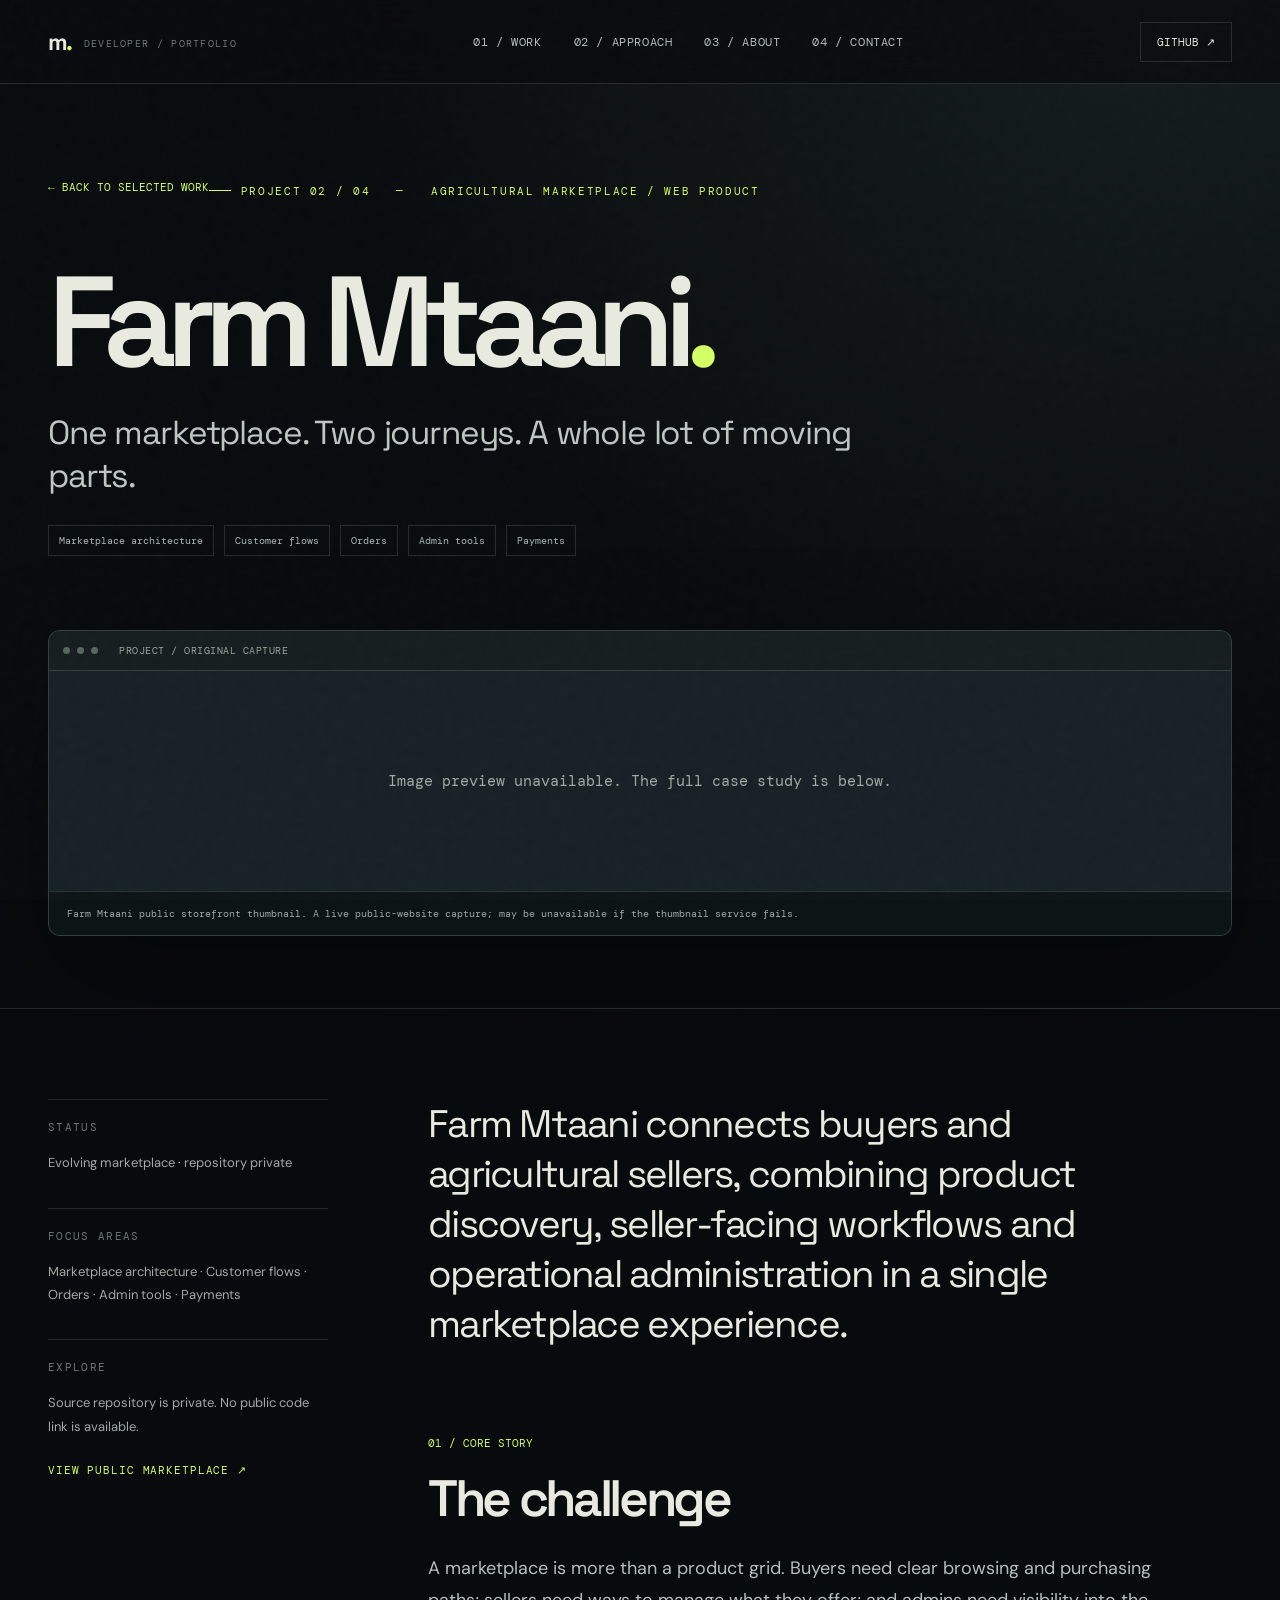
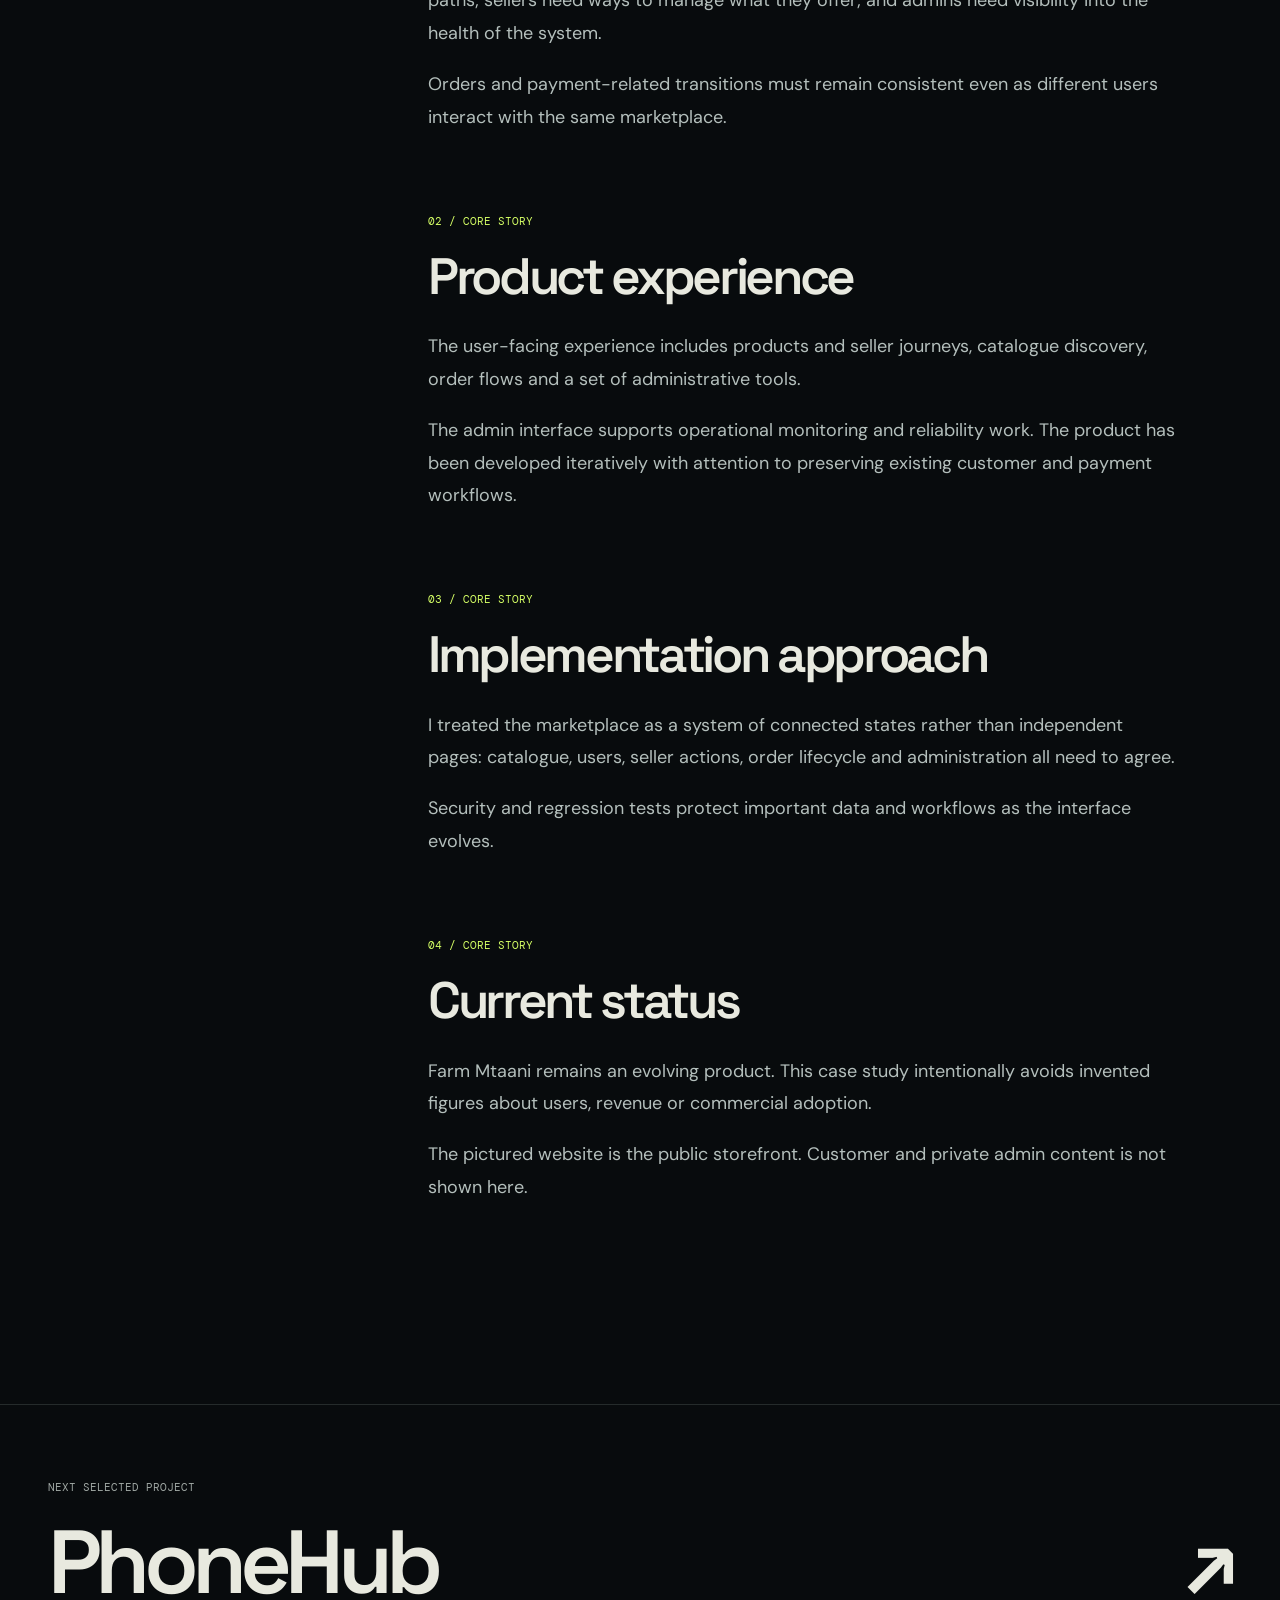
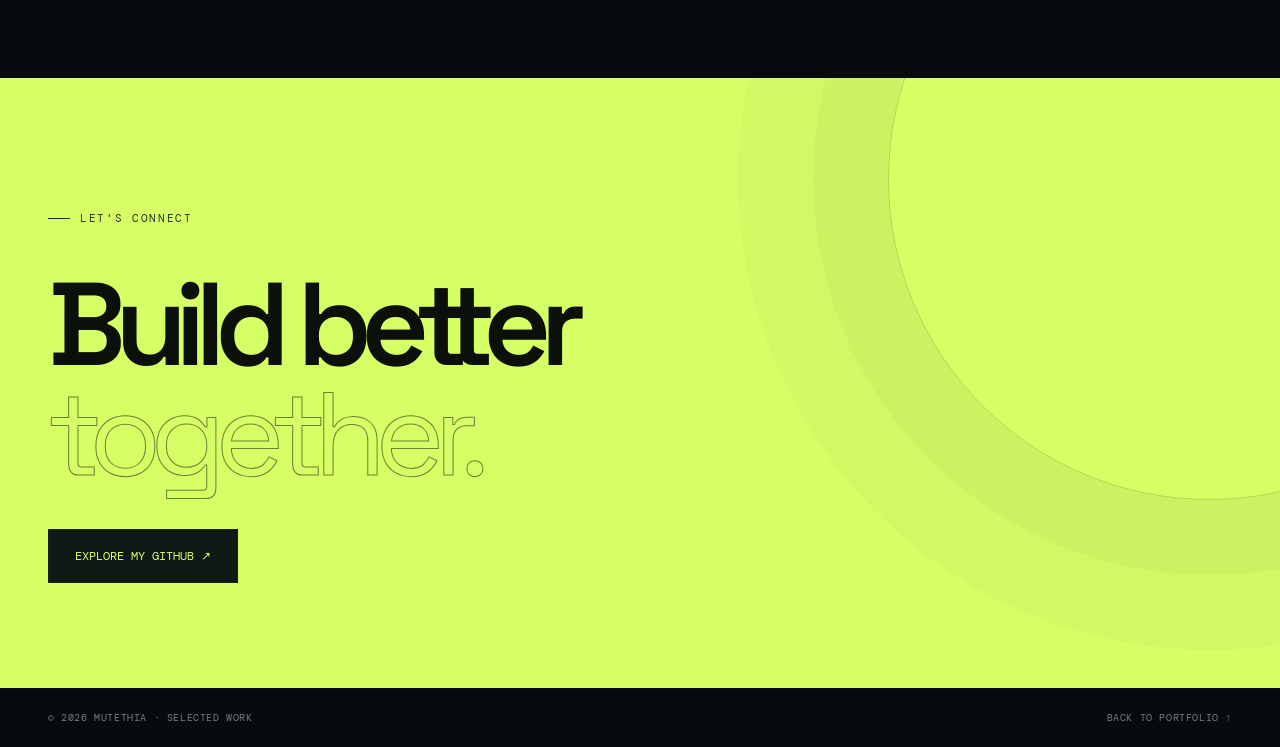
==== work/farm-mtaani/index.html @ 22e17a06 "feat: publish kinetic portfolio source with animated 3D hero and project case studies" ====
<!doctype html><html lang="en"><head><meta charset="utf-8"><meta name="viewport" content="width=device-width, initial-scale=1"><meta name="theme-color" content="#080b0d"><meta name="description" content="Farm Mtaani connects buyers and agricultural sellers, combining product discovery, seller-facing workflows and operational administration in a single marketplace experience."><meta property="og:type" content="article"><meta property="og:title" content="Farm Mtaani — Case Study | Mutethia"><meta property="og:description" content="Farm Mtaani connects buyers and agricultural sellers, combining product discovery, seller-facing workflows and operational administration in a single marketplace experience."><meta property="og:image" content="https://mutethia-portfolio-kinetic.vercel.app/assets/social-cover.png"><title>Farm Mtaani — Case Study | Mutethia</title><link rel="icon" href="/assets/favicon.svg" type="image/svg+xml"><link rel="stylesheet" href="/styles.css"><script defer src="/app.js"></script></head><body><a class="skip" href="#case-content">Skip to content</a><div class="noise" aria-hidden="true"></div><nav class="nav" aria-label="Main navigation"><div class="container"><a class="logo" href="/">m<strong>.</strong><span>DEVELOPER / PORTFOLIO</span></a><div class="navlinks" id="navlinks"><a href="/#work">01 / WORK</a><a href="/#philosophy">02 / APPROACH</a><a href="/#about">03 / ABOUT</a><a href="/#contact">04 / CONTACT</a></div><div class="nav-end"><a class="nav-cta" href="https://github.com/Mutethia-glitch" target="_blank" rel="noreferrer">GITHUB ↗</a><button class="mobile-menu" type="button" aria-controls="navlinks" aria-expanded="false" aria-label="Toggle navigation">☰</button></div></div></nav>
<main id="case-content"><section class="case-hero"><div class="container"><a class="back" href="/#work">← BACK TO SELECTED WORK</a><div class="eyebrow">PROJECT 02 / 04 &nbsp; — &nbsp; AGRICULTURAL MARKETPLACE / WEB PRODUCT</div><h1 class="reveal">Farm Mtaani<span class="lime">.</span></h1><p class="case-sub reveal">One marketplace. Two journeys. A whole lot of moving parts.</p><div class="case-top-tags"><span class="tag">Marketplace architecture</span><span class="tag">Customer flows</span><span class="tag">Orders</span><span class="tag">Admin tools</span><span class="tag">Payments</span></div><figure class="case-picture reveal"><div class="browser-bar"><i></i><i></i><i></i><span>PROJECT / ORIGINAL CAPTURE</span></div><img src="https://image.thum.io/get/noanimate/width/1200/crop/760/https://www.farmmtaani.com/" alt="Farm Mtaani public storefront thumbnail. A live public-website capture; may be unavailable if the thumbnail service fails." decoding="async" width="1200" height="760" data-fallback><div class="case-fallback">Image preview unavailable. The full case study is below.</div><figcaption>Farm Mtaani public storefront thumbnail. A live public-website capture; may be unavailable if the thumbnail service fails.</figcaption></figure></div></section>
<div class="container case-body"><aside class="case-sidebar"><div class="side-block"><h3>Status</h3><p>Evolving marketplace · repository private</p></div><div class="side-block"><h3>Focus areas</h3><p>Marketplace architecture · Customer flows · Orders · Admin tools · Payments</p></div><div class="side-block"><h3>Explore</h3><p>Source repository is private. No public code link is available.</p><a class="read-link" href="https://www.farmmtaani.com/" target="_blank" rel="noreferrer">VIEW PUBLIC MARKETPLACE ↗</a></div></aside><div class="case-text"><p style="font:400 clamp(25px,3vw,42px)/1.3 var(--font);letter-spacing:-.045em;color:var(--paper);margin:0 0 82px">Farm Mtaani connects buyers and agricultural sellers, combining product discovery, seller-facing workflows and operational administration in a single marketplace experience.</p><section class="reveal"><span class="num">01 / CORE STORY</span><h2>The challenge</h2><p>A marketplace is more than a product grid. Buyers need clear browsing and purchasing paths; sellers need ways to manage what they offer; and admins need visibility into the health of the system.</p><p>Orders and payment-related transitions must remain consistent even as different users interact with the same marketplace.</p></section><section class="reveal"><span class="num">02 / CORE STORY</span><h2>Product experience</h2><p>The user-facing experience includes products and seller journeys, catalogue discovery, order flows and a set of administrative tools.</p><p>The admin interface supports operational monitoring and reliability work. The product has been developed iteratively with attention to preserving existing customer and payment workflows.</p></section><section class="reveal"><span class="num">03 / CORE STORY</span><h2>Implementation approach</h2><p>I treated the marketplace as a system of connected states rather than independent pages: catalogue, users, seller actions, order lifecycle and administration all need to agree.</p><p>Security and regression tests protect important data and workflows as the interface evolves.</p></section><section class="reveal"><span class="num">04 / CORE STORY</span><h2>Current status</h2><p>Farm Mtaani remains an evolving product. This case study intentionally avoids invented figures about users, revenue or commercial adoption.</p><p>The pictured website is the public storefront. Customer and private admin content is not shown here.</p></section></div></div><div class="case-next"><div class="container"><small>NEXT SELECTED PROJECT</small><a class="link" href="/work/phonehub/">PhoneHub <span>↗</span></a></div></div></main><section class="contact"><div class="container"><div class="eyebrow">LET'S CONNECT</div><h2>Build better<br><em>together.</em></h2><a class="action" href="https://github.com/Mutethia-glitch" target="_blank" rel="noreferrer">EXPLORE MY GITHUB ↗</a></div></section><footer class="container footer"><div>© <span data-year>2026</span> MUTETHIA · SELECTED WORK</div><a href="/">BACK TO PORTFOLIO ↑</a></footer></body></html>
---- styles.css ----
@import url('https://fonts.googleapis.com/css2?family=DM+Mono:wght@400;500&family=DM+Sans:wght@400;500;600;700&family=Space+Grotesk:wght@400;500;600;700&display=swap');
:root{--bg:#080b0d;--bg2:#0e1417;--paper:#e8e9df;--muted:#a0a8a4;--dim:#6d7777;--line:rgba(214,238,222,.14);--lime:#d5ff65;--cyan:#69c8be;--font:'Space Grotesk',system-ui,sans-serif;--mono:'DM Mono',monospace;--ease:cubic-bezier(.22,1,.36,1)}
*{box-sizing:border-box}html{scroll-behavior:smooth;scroll-padding-top:100px}body{margin:0;background:var(--bg);color:var(--paper);font-family:'DM Sans',sans-serif;-webkit-font-smoothing:antialiased;overflow-x:hidden}a{color:inherit;text-decoration:none}button{font:inherit;cursor:pointer}button:disabled{cursor:not-allowed;opacity:.45}a:focus-visible,button:focus-visible{outline:2px solid var(--lime);outline-offset:5px}::selection{background:var(--lime);color:var(--bg)}.skip{position:fixed;top:-100px;left:12px;z-index:100;background:var(--lime);color:#061016;padding:12px;border-radius:4px}.skip:focus{top:12px}.noise{pointer-events:none;position:fixed;inset:0;z-index:70;opacity:.07;mix-blend-mode:screen;background-image:url("data:image/svg+xml,%3Csvg viewBox='0 0 160 160' xmlns='http://www.w3.org/2000/svg'%3E%3Cfilter id='n'%3E%3CfeTurbulence type='fractalNoise' baseFrequency='.63' numOctaves='3' stitchTiles='stitch'/%3E%3C/filter%3E%3Crect width='100%25' height='100%25' filter='url(%23n)' opacity='.26'/%3E%3C/svg%3E")}.container{width:min(1340px,calc(100% - 96px));margin:0 auto}.mono{font-family:var(--mono);text-transform:uppercase;letter-spacing:.13em;font-size:11px}.muted{color:var(--muted)}.lime{color:var(--lime)}.eyebrow{display:inline-flex;align-items:center;gap:10px;font:11px var(--mono);letter-spacing:.15em;text-transform:uppercase;color:var(--lime)}.eyebrow:before{content:'';width:22px;height:1px;background:currentColor}.count{font:12px var(--mono);color:var(--dim)}.nav{position:fixed;top:0;left:0;right:0;height:84px;z-index:60;background:rgba(8,11,13,.78);backdrop-filter:blur(24px);border-bottom:1px solid var(--line)}.nav .container{height:100%;display:flex;justify-content:space-between;align-items:center;gap:30px}.logo{font:700 23px var(--font);letter-spacing:-.095em}.logo strong{color:var(--lime)}.logo span{margin-left:13px;font:10px var(--mono);letter-spacing:.13em;color:var(--dim);vertical-align:middle}.navlinks{display:flex;gap:32px;align-items:center}.navlinks a{font:12px var(--mono);letter-spacing:.05em;color:#b0bbba;transition:color .2s}.navlinks a:hover{color:var(--lime)}.nav-end{display:flex;gap:14px;align-items:center}.availability{display:flex;gap:9px;align-items:center;font:10px var(--mono);letter-spacing:.09em;color:var(--muted)}.availability i{display:block;width:7px;height:7px;background:var(--lime);border-radius:50%;box-shadow:0 0 12px var(--lime)}.nav-cta{display:inline-flex;align-items:center;gap:22px;border:1px solid var(--line);padding:12px 16px;font:11px var(--mono);transition:.25s}.nav-cta:hover{border-color:var(--lime);color:var(--lime)}.mobile-menu{display:none;border:1px solid var(--line);color:var(--paper);background:transparent;width:43px;height:42px;font-size:23px}.hero{position:relative;min-height:850px;height:min(920px,100svh);overflow:hidden;border-bottom:1px solid var(--line)}.hero-grid{position:absolute;inset:0;background:linear-gradient(90deg,transparent 95%,rgba(212,242,225,.055) 95%),linear-gradient(0deg,transparent 95%,rgba(212,242,225,.055) 95%);background-size:74px 74px;mask-image:linear-gradient(90deg,transparent,black 30%,black 70%,transparent);opacity:.43}.hero:before{content:'';position:absolute;inset:0;background:radial-gradient(ellipse at 80% 45%,rgba(65,112,94,.20),transparent 48%),radial-gradient(ellipse at 45% 100%,rgba(45,56,62,.25),transparent 60%)}.hero-gridline{position:absolute;width:1px;background:var(--line);top:84px;bottom:0;left:50%}.hero-content{position:relative;height:100%;padding-top:184px;display:flex;flex-direction:column;align-items:flex-start;justify-content:center;z-index:2;pointer-events:none}.hero-content a,.hero-content button{pointer-events:auto}.hero-technical{display:flex;align-items:center;gap:23px;margin-bottom:32px}.status-chip{border:1px solid rgba(213,255,101,.26);border-radius:50px;padding:9px 12px;background:rgba(213,255,101,.07);font:10px var(--mono);letter-spacing:.12em;color:var(--lime)}.hero h1{font:600 clamp(66px,8.2vw,137px)/.93 var(--font);letter-spacing:-.094em;margin:0;max-width:1020px;text-wrap:balance}.hero h1 em{font-weight:400;font-style:normal;color:transparent;-webkit-text-stroke:1px rgba(232,233,223,.63)}.hero .hero-desc{font-size:17px;line-height:1.7;color:#c0c8c4;max-width:500px;margin:38px 0 26px}.hero-actions{display:flex;gap:14px;align-items:center;flex-wrap:wrap;margin-top:12px}.btn-primary{display:inline-flex;justify-content:space-between;align-items:center;gap:28px;background:var(--lime);color:#080f0d;padding:19px 24px;border:1px solid var(--lime);font:12px var(--mono);letter-spacing:.02em;transition:transform .35s var(--ease),background .25s}.btn-primary:hover{transform:translateY(-4px);background:#edffb5}.btn-ghost{display:inline-flex;justify-content:space-between;align-items:center;gap:30px;padding:19px 24px;border:1px solid rgba(226,247,235,.27);font:12px var(--mono);transition:border .25s}.btn-ghost:hover{border-color:var(--lime)}.hero-orb{position:absolute;z-index:1;top:9%;right:-7%;width:min(75vw,980px);height:90%;opacity:.92;pointer-events:none}#orb{width:100%;height:100%}.hero-bottom{position:absolute;z-index:5;left:0;right:0;bottom:32px;display:flex;align-items:end;justify-content:space-between;gap:24px}.scroll-note{display:flex;align-items:center;gap:14px;font:10px var(--mono);letter-spacing:.15em;color:var(--muted)}.scroll-note i{height:50px;width:1px;background:linear-gradient(var(--lime),transparent)}.coords{font:10px var(--mono);color:var(--dim);letter-spacing:.1em;text-align:right;line-height:1.9}.line-chip{padding:8px 11px;border:1px solid rgba(215,250,211,.19);color:#b1c2bf}.ticker{border-bottom:1px solid var(--line);height:63px;overflow:hidden;display:flex;align-items:center;background:#101719}.ticker-track{display:flex;white-space:nowrap;gap:55px;animation:marquee 28s linear infinite;font:11px var(--mono);color:#adb5b1;letter-spacing:.12em}.ticker-track b{color:var(--lime);font-weight:400}@keyframes marquee{to{transform:translateX(-50%)}}.section{padding:132px 0;border-bottom:1px solid var(--line)}.section-top{display:flex;justify-content:space-between;align-items:end;gap:30px;margin-bottom:48px}.section-label{font:12px var(--mono);letter-spacing:.1em;color:var(--lime)}.section-title{font:600 clamp(45px,6vw,82px)/1.02 var(--font);letter-spacing:-.075em;max-width:750px;margin:12px 0 0}.section-title em{font-style:normal;color:var(--muted)}.section-description{font-size:16px;line-height:1.7;color:var(--muted);max-width:320px}.showcase{display:grid;grid-template-columns:minmax(350px,.72fr) minmax(0,1.28fr);min-height:590px;border:1px solid var(--line);background:linear-gradient(120deg,#121a1b,#080b0d);overflow:hidden;position:relative}.showcase-left{display:flex;flex-direction:column;justify-content:space-between;padding:43px 47px;z-index:2}.showcase-meta{display:flex;justify-content:space-between;align-items:center;color:#92a19b;font:11px var(--mono)}.showcase-index{font:13px var(--mono);color:var(--lime)}.showcase-title{font:600 clamp(52px,5.8vw,90px)/1.01 var(--font);letter-spacing:-.075em;margin:16px 0 9px}.showcase-type{font:12px var(--mono);color:var(--lime);letter-spacing:.08em}.showcase-copy{color:var(--muted);line-height:1.8;font-size:15px;max-width:355px}.tags{display:flex;flex-wrap:wrap;gap:8px;margin:24px 0}.tag{font:10px var(--mono);padding:8px 10px;border:1px solid var(--line);color:#aab7b1}.read-link{display:inline-flex;align-items:center;gap:16px;font:11px var(--mono);text-transform:uppercase;letter-spacing:.08em;padding:12px 0;color:var(--lime)}.read-link span{transition:transform .2s}.read-link:hover span{transform:translateX(6px)}.showcase-stage{position:relative;min-height:500px;background:radial-gradient(ellipse at center,rgba(87,127,113,.17),transparent 60%);display:flex;align-items:center;justify-content:center;perspective:1500px;overflow:hidden}.showcase-stage:before{content:'';position:absolute;inset:6%;border:1px solid rgba(226,255,233,.08);transform:skewY(-4deg);pointer-events:none}.showcase-stage:after{content:'';position:absolute;inset:0;background:linear-gradient(90deg,#101719 0,transparent 20%);pointer-events:none}.screen-card{position:relative;width:86%;height:73%;min-height:330px;z-index:2;transform:perspective(1300px) rotateY(-10deg) rotateX(4deg);transform-style:preserve-3d;transition:transform .6s var(--ease),opacity .45s var(--ease);border:1px solid rgba(247,255,248,.27);box-shadow:0 60px 100px rgba(0,0,0,.55), 0 0 70px rgba(213,255,101,.06);background:#11191b;overflow:hidden;border-radius:13px}.screen-card:before{content:'';position:absolute;inset:0;z-index:4;background:linear-gradient(115deg,rgba(240,255,252,.17),transparent 40%);pointer-events:none}.browser-bar{height:34px;position:relative;z-index:3;background:#151d1f;display:flex;align-items:center;gap:7px;border-bottom:1px solid #30403a;padding:0 14px}.browser-bar i{width:7px;height:7px;border-radius:50%;background:#566760}.browser-bar span{margin-left:14px;font:10px var(--mono);letter-spacing:.05em;color:#99a69b}.screen-viewport{height:calc(100% - 34px);position:relative}.screen-viewport img{width:100%;height:100%;object-fit:cover;object-position:top center;display:block;filter:saturate(.92) contrast(1.01)}.image-fallback{height:100%;display:none;flex-direction:column;align-items:center;justify-content:center;text-align:center;padding:30px;background:radial-gradient(circle at center,#20312d,#0c1517 75%);color:var(--muted);font:11px var(--mono);line-height:2}.image-fallback strong{color:var(--lime);font:600 36px var(--font);letter-spacing:-.06em;margin-bottom:12px}.screen-card.img-error img{display:none}.screen-card.img-error .image-fallback{display:flex}.screen-caption{position:absolute;bottom:20px;right:25px;z-index:5;background:rgba(6,12,14,.83);backdrop-filter:blur(8px);font:10px var(--mono);color:#b9c6bd;padding:10px 13px;max-width:70%;letter-spacing:.02em}.slide-controls{display:flex;justify-content:space-between;align-items:center;padding-top:22px;gap:20px}.slide-selector{display:flex;gap:7px;flex-wrap:wrap}.slide-dot{position:relative;display:flex;align-items:center;justify-content:center;width:44px;height:32px;border:1px solid var(--line);background:transparent;color:var(--muted);font:11px var(--mono);transition:color .2s,border .2s}.slide-dot[aria-current='true']{color:var(--lime);border-color:var(--lime)}.slide-dot[aria-current='true']:after{content:'';height:2px;background:var(--lime);position:absolute;bottom:-1px;left:-1px;right:-1px;transform-origin:left;animation:slide-progress 8s linear forwards}.slide-dot.paused:after{animation-play-state:paused}@keyframes slide-progress{from{transform:scaleX(0)}to{transform:scaleX(1)}}.slide-nav{display:flex;gap:8px}.circle-btn{width:48px;height:48px;display:grid;place-items:center;border:1px solid var(--line);border-radius:50%;background:transparent;color:var(--paper);font-size:23px;transition:.2s}.circle-btn:hover{border-color:var(--lime);color:var(--lime)}.keyboard-hint{font:10px var(--mono);color:var(--dim);margin-top:18px}.work-grid{display:grid;grid-template-columns:repeat(2,1fr);gap:18px;margin-top:80px}.work-card{display:block;border:1px solid var(--line);padding:17px;background:#101719;transition:transform .4s var(--ease),border .3s}.work-card:hover{transform:translateY(-7px);border-color:rgba(213,255,101,.52)}.work-card figure{margin:0;position:relative;overflow:hidden;aspect-ratio:16/9;background:#152323}.work-card figure img{width:100%;height:100%;object-fit:cover;object-position:top;display:block;transition:transform .7s var(--ease)}.work-card:hover figure img{transform:scale(1.055)}.work-card .work-img-fallback{position:absolute;inset:0;display:none;align-items:center;justify-content:center;color:var(--lime);font:600 35px var(--font)}.work-card.img-error figure img{display:none}.work-card.img-error .work-img-fallback{display:flex}.work-card .work-card-head{padding:18px 5px 8px;display:flex;justify-content:space-between;align-items:center;gap:20px}.work-card h3{font:600 29px var(--font);letter-spacing:-.05em;margin:0}.work-card .arrow{font-size:30px;color:var(--lime);transition:transform .25s}.work-card:hover .arrow{transform:translate(4px,-4px)}.work-card p{padding:0 5px;color:var(--muted);font-size:13px;line-height:1.6;margin:0 0 14px}.work-card .chip{font:9px var(--mono);color:var(--lime);padding:7px 8px;border:1px solid rgba(213,255,101,.19)}.manifesto{min-height:750px;position:relative;overflow:hidden;background:linear-gradient(180deg,#0a0e10,#121a1b)}.manifesto .container{position:relative;z-index:3}.manifesto .big-quote{font:500 clamp(51px,8vw,124px)/.99 var(--font);letter-spacing:-.085em;margin:90px 0 45px;max-width:1060px}.manifesto .big-quote i{color:var(--lime);font-style:normal}.manifesto .ghost-ring{position:absolute;z-index:1;right:-240px;top:-220px;width:760px;height:760px;border:1px solid rgba(213,255,101,.17);border-radius:50%;box-shadow:0 0 0 75px rgba(213,255,101,.018),0 0 0 150px rgba(213,255,101,.012)}.manifesto-footer{display:grid;grid-template-columns:repeat(3,1fr);gap:30px;margin-top:95px}.principle{border-top:1px solid rgba(213,255,101,.43);padding-top:25px}.principle span{color:var(--lime);font:11px var(--mono)}.principle h3{font:600 22px var(--font);letter-spacing:-.04em;margin:14px 0 11px}.principle p{font-size:14px;line-height:1.7;color:var(--muted);max-width:300px}.skills{display:grid;grid-template-columns:1fr 1fr;gap:80px}.skills h2{font:600 clamp(50px,6vw,77px)/1.05 var(--font);letter-spacing:-.08em;margin:13px 0 26px}.skill-row{display:flex;justify-content:space-between;align-items:center;border-top:1px solid var(--line);padding:22px 3px;gap:14px}.skill-row:last-child{border-bottom:1px solid var(--line)}.skill-row strong{font-size:17px;font-weight:500}.skill-row span{font:10px var(--mono);color:var(--dim);text-align:right}.skill-copy{color:var(--muted);line-height:1.8;font-size:16px}.quote-big{font:500 clamp(29px,3vw,45px)/1.27 var(--font);letter-spacing:-.055em;margin:45px 0}.quote-big b{font-weight:500;color:var(--lime)}.contact{padding:125px 0 105px;background:var(--lime);color:#0b100a;position:relative;overflow:hidden}.contact:before{content:'';position:absolute;width:640px;height:640px;border:1px solid rgba(5,15,10,.17);border-radius:50%;right:-250px;top:-220px;box-shadow:0 0 0 75px rgba(5,15,10,.025),0 0 0 150px rgba(5,15,10,.025)}.contact .container{position:relative}.contact .eyebrow{color:#263522}.contact h2{font:600 clamp(66px,9.2vw,155px)/.93 var(--font);letter-spacing:-.096em;max-width:1100px;margin:45px 0 40px}.contact h2 em{font-weight:400;font-style:normal;color:transparent;-webkit-text-stroke:1px rgba(11,16,10,.53)}.contact .action{display:inline-flex;gap:35px;justify-content:space-between;align-items:center;padding:18px 26px;border:1px solid #142319;background:#101916;color:var(--lime);font:12px var(--mono);transition:transform .3s}.contact .action:hover{transform:translateY(-5px)}.contact .small{margin-top:52px;font-size:13px;color:#293d24}.footer{padding:23px 0;display:flex;justify-content:space-between;gap:20px;color:#71817e;font:10px var(--mono);text-transform:uppercase;letter-spacing:.06em}.footer a:hover{color:var(--lime)}.reveal{opacity:0;transform:translateY(28px);transition:opacity 1s var(--ease),transform 1s var(--ease)}.reveal.show{opacity:1;transform:none}.stagger:nth-child(2){transition-delay:.12s}.stagger:nth-child(3){transition-delay:.23s}.stagger:nth-child(4){transition-delay:.32s}
/* Case study */
.case-hero{padding:175px 0 72px;position:relative;border-bottom:1px solid var(--line);background:radial-gradient(ellipse at 90% 0%,rgba(112,155,128,.12),transparent 50%)}.back{font:11px var(--mono);color:var(--lime);display:inline-block;margin-bottom:47px}.case-hero h1{font:600 clamp(72px,10vw,160px)/.95 var(--font);letter-spacing:-.09em;margin:20px 0}.case-sub{max-width:830px;font:400 clamp(23px,2.6vw,39px)/1.3 var(--font);letter-spacing:-.035em;color:#bdc6c1;margin:28px 0}.case-top-tags{display:flex;gap:10px;flex-wrap:wrap}.case-picture{position:relative;margin:74px 0 0;border:1px solid var(--line);background:#172024;box-shadow:0 50px 120px rgba(0,0,0,.35);border-radius:12px;overflow:hidden}.case-picture .browser-bar{height:40px}.case-picture img{display:block;width:100%;height:auto;max-height:670px;object-fit:contain;object-position:top;background:#10191b}.case-picture figcaption{padding:15px 18px;font:10px var(--mono);color:var(--muted);background:#0d1416;border-top:1px solid var(--line)}.case-picture .case-fallback{display:none;padding:100px 30px;font:15px var(--mono);text-align:center;color:var(--muted)}.case-picture.img-error img{display:none}.case-picture.img-error .case-fallback{display:block}.case-body{padding:90px 0 125px;display:grid;grid-template-columns:280px minmax(0,1fr);gap:100px}.case-sidebar{position:sticky;top:110px;align-self:start}.side-block{padding:20px 0;border-top:1px solid var(--line)}.side-block h3{font:11px var(--mono);color:var(--dim);text-transform:uppercase;letter-spacing:.12em;margin:0 0 17px}.side-block p{color:var(--muted);font-size:13px;line-height:1.8}.case-text section{margin-bottom:76px}.case-text section .num{color:var(--lime);font:11px var(--mono)}.case-text h2{font:600 clamp(35px,4vw,58px)/1.12 var(--font);letter-spacing:-.065em;margin:18px 0 25px}.case-text p{font-size:18px;line-height:1.8;color:#b4bfbc;max-width:750px;margin-bottom:19px}.case-next{border-top:1px solid var(--line);padding:70px 0}.case-next .link{font:600 clamp(52px,7vw,99px)/1 var(--font);letter-spacing:-.075em;display:flex;justify-content:space-between;align-items:center;margin-top:22px}.case-next .link:hover{color:var(--lime)}.case-next small{font:11px var(--mono);color:var(--muted)}
@media(max-width:980px){.container{width:min(100% - 48px,1000px)}.navlinks{gap:16px}.availability{display:none}.hero{min-height:770px;max-height:1000px}.hero-orb{right:-32%;width:100%;opacity:.65}.hero-content{padding-top:160px}.hero h1{font-size:clamp(70px,9.1vw,106px)}.showcase{grid-template-columns:1fr}.showcase-left{padding:35px 34px 15px}.showcase-stage{min-height:470px}.showcase-title{font-size:70px}.showcase-copy{max-width:720px}.manifesto-footer{gap:18px}.case-body{gap:45px;grid-template-columns:210px 1fr}}@media(max-width:700px){.container{width:calc(100% - 36px)}.nav{height:68px}.nav-cta,.navlinks{display:none}.mobile-menu{display:block}.navlinks.open{position:fixed;left:0;right:0;top:68px;display:flex;flex-direction:column;background:#0b1214;padding:25px;border-bottom:1px solid var(--line);gap:27px;align-items:stretch}.navlinks.open a{font-size:15px}.logo span{font-size:8px}.hero{height:auto;min-height:795px}.hero-content{min-height:795px;justify-content:center;padding-top:145px;padding-bottom:80px}.hero h1{font-size:clamp(53px,12.4vw,83px);letter-spacing:-.075em}.hero h1 em{-webkit-text-stroke:.9px rgba(232,233,223,.75)}.hero .hero-desc{font-size:15px;max-width:380px;margin-top:30px}.hero-technical{margin-bottom:24px}.hero-orb{right:-55%;top:8%;width:150%;opacity:.3}.hero-bottom{bottom:19px}.coords{display:none}.scroll-note i{height:27px}.section{padding:84px 0}.section-top{display:block}.section-title{font-size:57px}.section-description{margin-top:24px}.showcase{grid-template-columns:1fr}.showcase-left{padding:27px 23px 12px}.showcase-title{font-size:65px}.showcase-stage{min-height:320px}.screen-card{width:88%;height:250px;min-height:unset;transform:perspective(1000px) rotateY(-5deg) rotateX(3deg)}.browser-bar{height:29px}.screen-viewport{height:calc(100% - 29px)}.screen-caption{bottom:8px;right:8px;font-size:8px;max-width:90%}.work-grid{grid-template-columns:1fr;margin-top:50px}.slide-controls{align-items:center}.keyboard-hint{display:none}.manifesto{min-height:unset}.manifesto .big-quote{margin:65px 0 35px;font-size:clamp(49px,11.5vw,78px)}.manifesto-footer{grid-template-columns:1fr;gap:25px;margin-top:50px}.skills{grid-template-columns:1fr;gap:50px}.skills h2{font-size:60px}.contact{padding:85px 0}.contact h2{font-size:clamp(62px,14vw,105px)}.footer{flex-direction:column;font-size:9px}.case-hero{padding:125px 0 50px}.case-hero h1{font-size:clamp(66px,12vw,106px)}.case-sub{font-size:24px}.case-picture{margin-top:45px}.case-body{padding:65px 0 75px;grid-template-columns:1fr;gap:45px}.case-sidebar{position:static;display:grid;grid-template-columns:1fr 1fr;gap:15px}.case-text p{font-size:16px}.case-text h2{font-size:42px}.case-next .link{font-size:60px}}@media(prefers-reduced-motion:reduce){*,*:before,*:after{animation-duration:.01ms!important;transition-duration:.01ms!important;scroll-behavior:auto!important}.reveal{opacity:1;transform:none}}
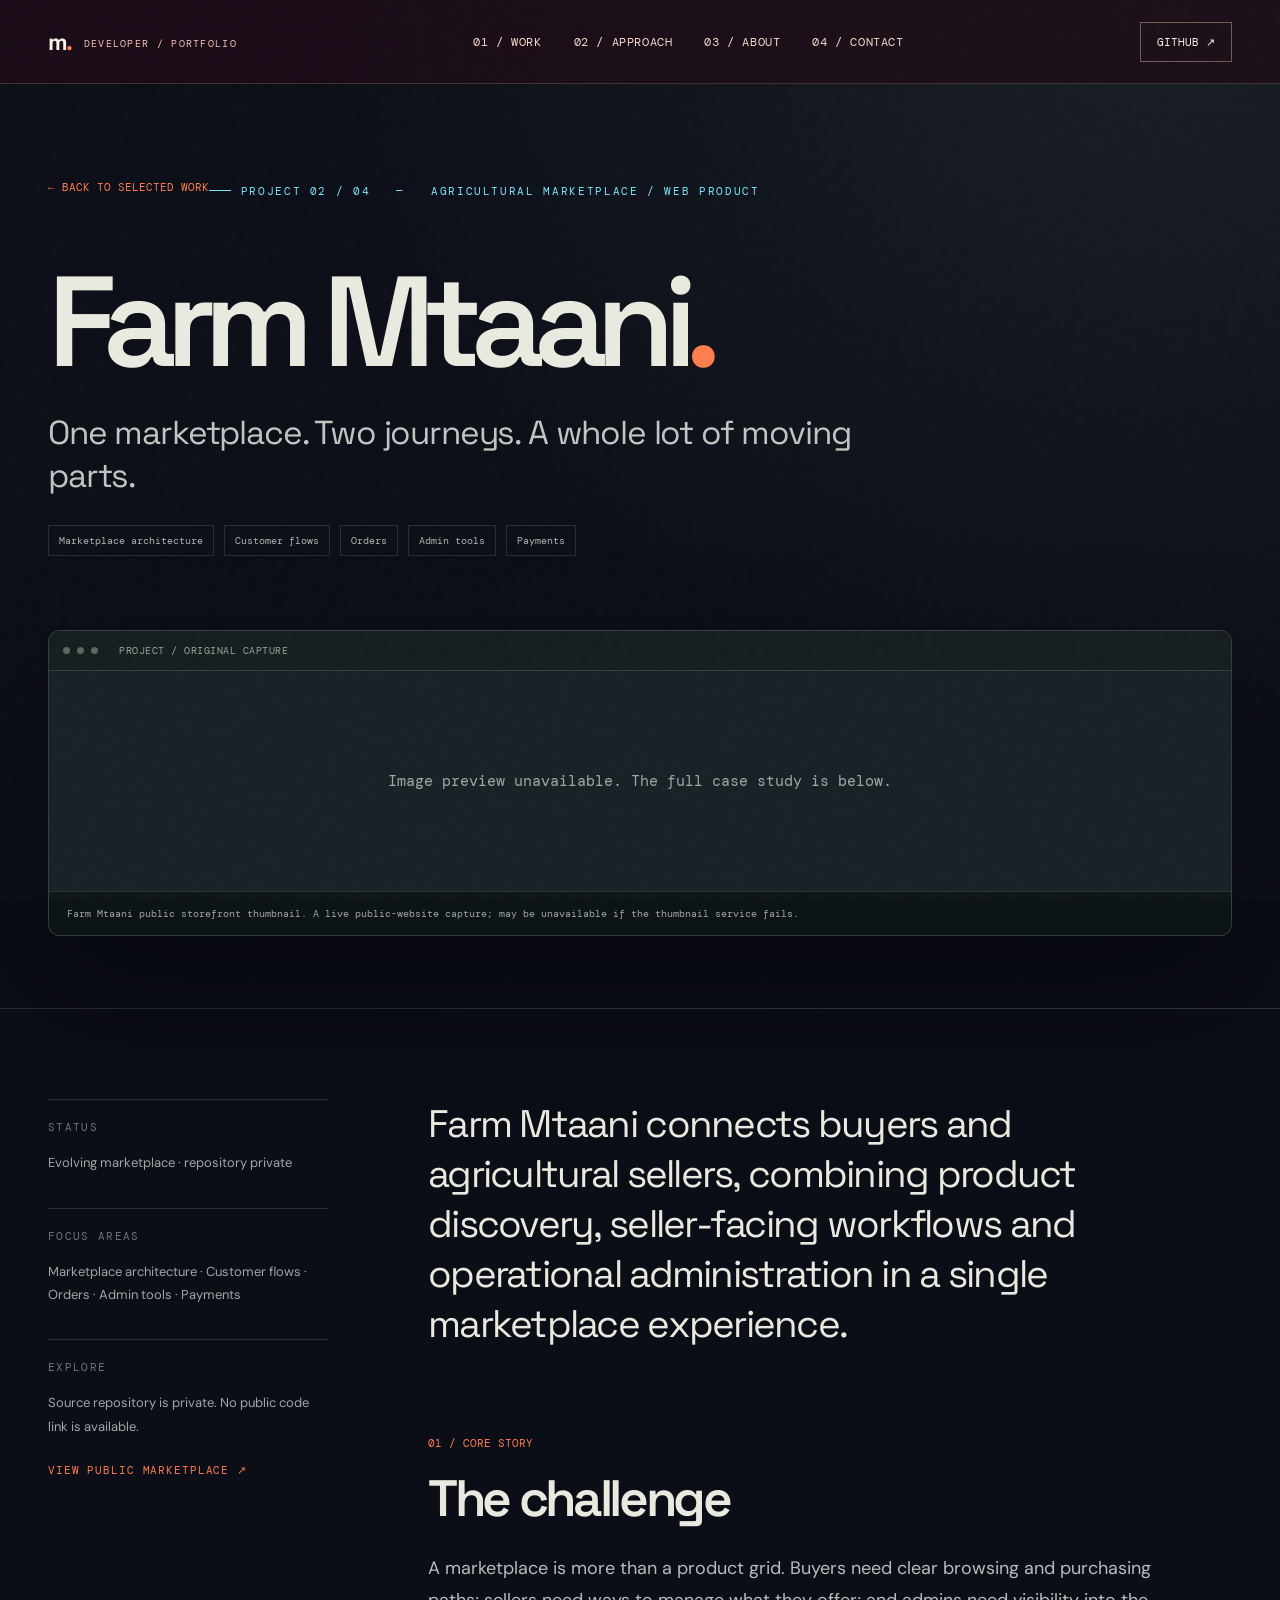
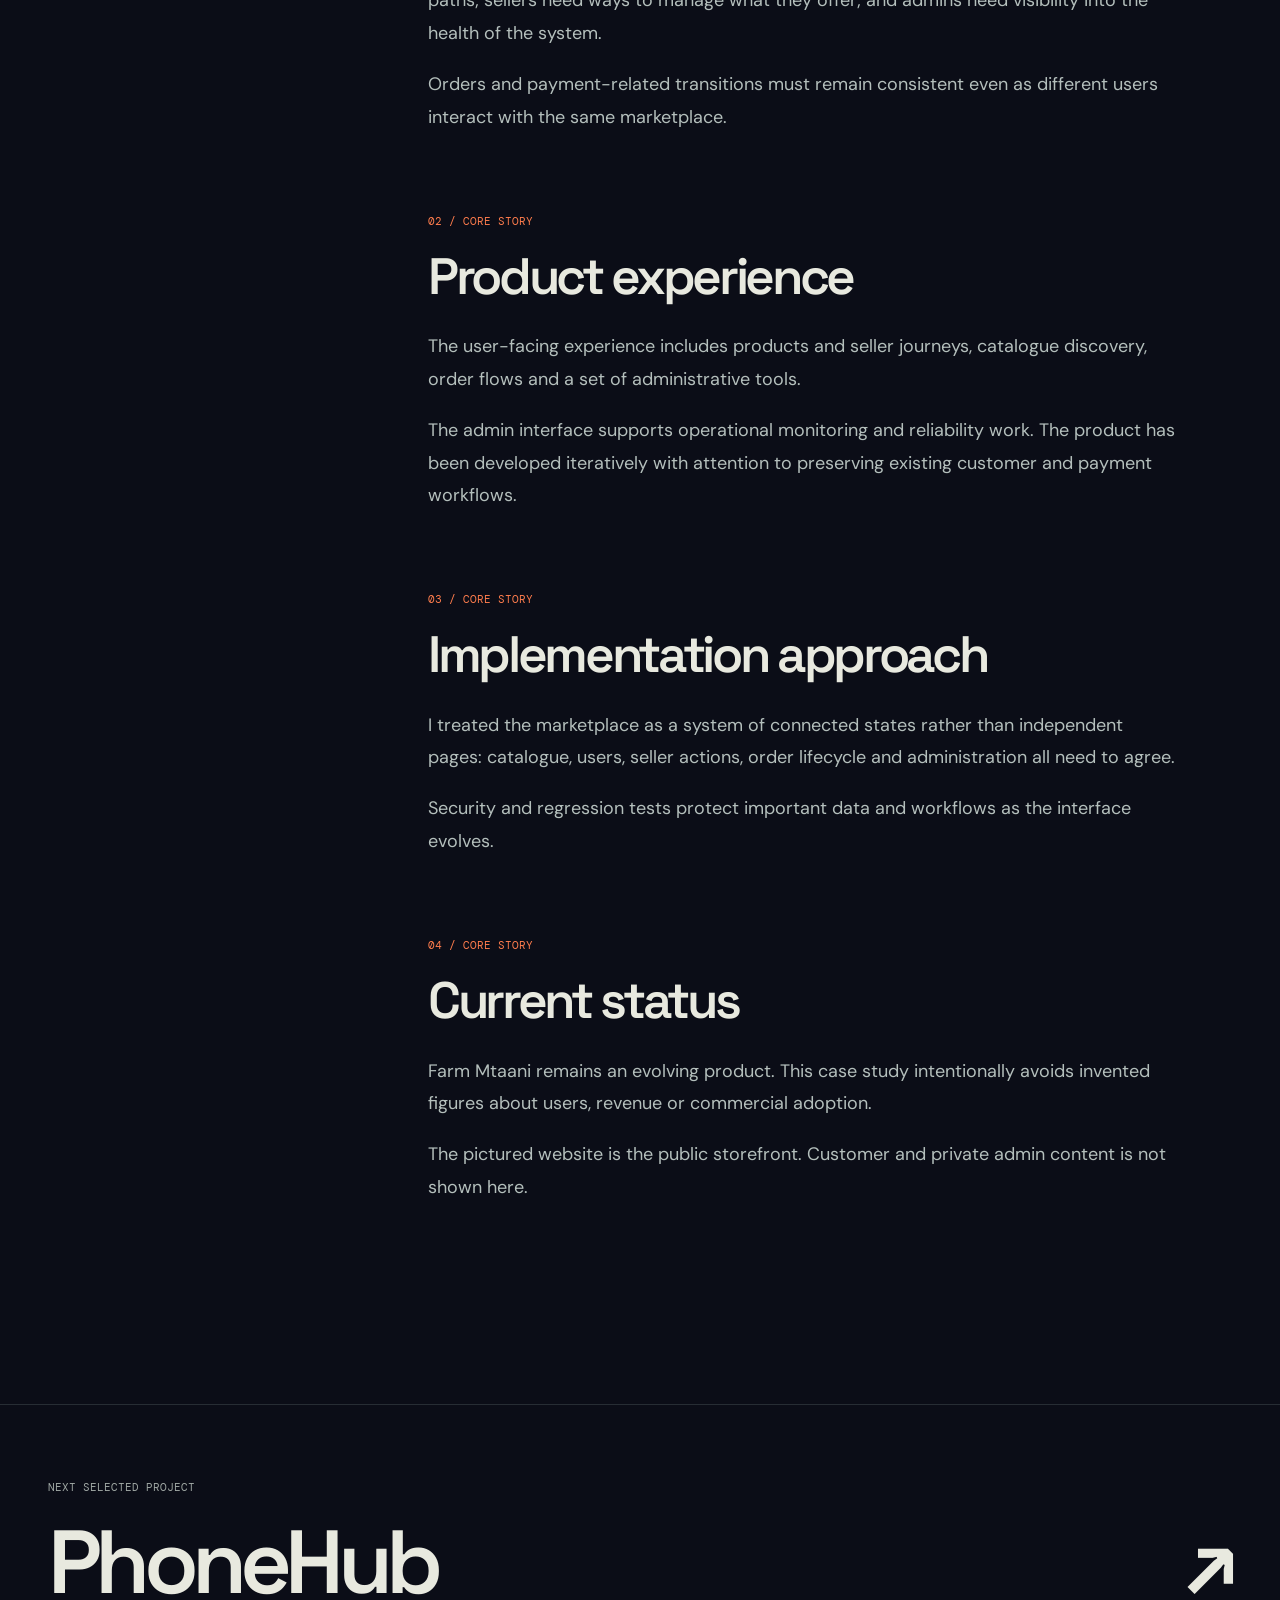
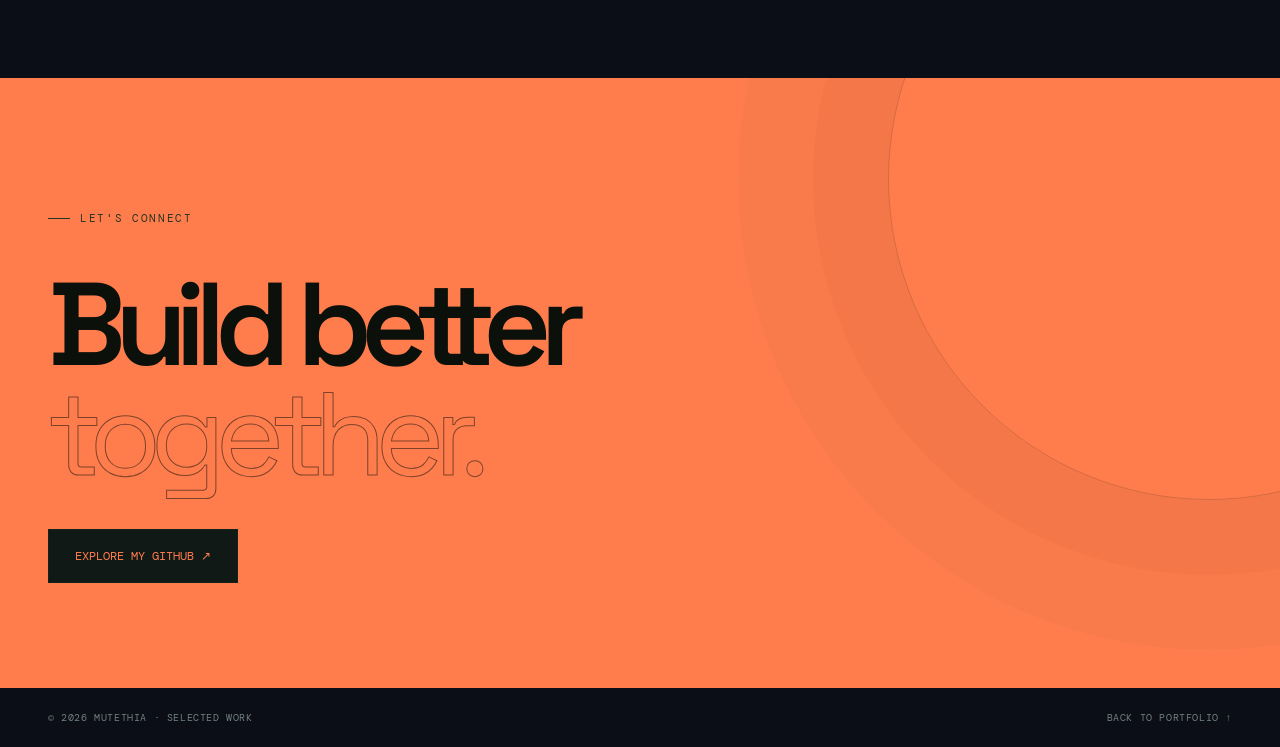
==== commit 6af72d1c: "feat: add anatomically styled 3D spine journey with glowing nerve-linked project staircase" ====
--- a/work/farm-mtaani/index.html
+++ b/work/farm-mtaani/index.html
@@ -1,3 +1,3 @@
-<!doctype html><html lang="en"><head><meta charset="utf-8"><meta name="viewport" content="width=device-width, initial-scale=1"><meta name="theme-color" content="#080b0d"><meta name="description" content="Farm Mtaani connects buyers and agricultural sellers, combining product discovery, seller-facing workflows and operational administration in a single marketplace experience."><meta property="og:type" content="article"><meta property="og:title" content="Farm Mtaani — Case Study | Mutethia"><meta property="og:description" content="Farm Mtaani connects buyers and agricultural sellers, combining product discovery, seller-facing workflows and operational administration in a single marketplace experience."><meta property="og:image" content="https://mutethia-portfolio-kinetic.vercel.app/assets/social-cover.png"><title>Farm Mtaani — Case Study | Mutethia</title><link rel="icon" href="/assets/favicon.svg" type="image/svg+xml"><link rel="stylesheet" href="/styles.css"><script defer src="/app.js"></script></head><body><a class="skip" href="#case-content">Skip to content</a><div class="noise" aria-hidden="true"></div><nav class="nav" aria-label="Main navigation"><div class="container"><a class="logo" href="/">m<strong>.</strong><span>DEVELOPER / PORTFOLIO</span></a><div class="navlinks" id="navlinks"><a href="/#work">01 / WORK</a><a href="/#philosophy">02 / APPROACH</a><a href="/#about">03 / ABOUT</a><a href="/#contact">04 / CONTACT</a></div><div class="nav-end"><a class="nav-cta" href="https://github.com/Mutethia-glitch" target="_blank" rel="noreferrer">GITHUB ↗</a><button class="mobile-menu" type="button" aria-controls="navlinks" aria-expanded="false" aria-label="Toggle navigation">☰</button></div></div></nav>
+<!doctype html><html lang="en"><head><meta charset="utf-8"><meta name="viewport" content="width=device-width, initial-scale=1"><meta name="theme-color" content="#080b0d"><meta name="description" content="Farm Mtaani connects buyers and agricultural sellers, combining product discovery, seller-facing workflows and operational administration in a single marketplace experience."><meta property="og:type" content="article"><meta property="og:title" content="Farm Mtaani — Case Study | Mutethia"><meta property="og:description" content="Farm Mtaani connects buyers and agricultural sellers, combining product discovery, seller-facing workflows and operational administration in a single marketplace experience."><meta property="og:image" content="https://portfolio-mutethia-glitchs-projects.vercel.app/assets/social-cover.png"><title>Farm Mtaani — Case Study | Mutethia</title><link rel="icon" href="/assets/favicon.svg" type="image/svg+xml"><link rel="stylesheet" href="/styles.css"><script defer src="/app.js"></script></head><body><a class="skip" href="#case-content">Skip to content</a><div class="noise" aria-hidden="true"></div><nav class="nav" aria-label="Main navigation"><div class="container"><a class="logo" href="/">m<strong>.</strong><span>DEVELOPER / PORTFOLIO</span></a><div class="navlinks" id="navlinks"><a href="/#work">01 / WORK</a><a href="/#philosophy">02 / APPROACH</a><a href="/#about">03 / ABOUT</a><a href="/#contact">04 / CONTACT</a></div><div class="nav-end"><a class="nav-cta" href="https://github.com/Mutethia-glitch" target="_blank" rel="noreferrer">GITHUB ↗</a><button class="mobile-menu" type="button" aria-controls="navlinks" aria-expanded="false" aria-label="Toggle navigation">☰</button></div></div></nav>
 <main id="case-content"><section class="case-hero"><div class="container"><a class="back" href="/#work">← BACK TO SELECTED WORK</a><div class="eyebrow">PROJECT 02 / 04 &nbsp; — &nbsp; AGRICULTURAL MARKETPLACE / WEB PRODUCT</div><h1 class="reveal">Farm Mtaani<span class="lime">.</span></h1><p class="case-sub reveal">One marketplace. Two journeys. A whole lot of moving parts.</p><div class="case-top-tags"><span class="tag">Marketplace architecture</span><span class="tag">Customer flows</span><span class="tag">Orders</span><span class="tag">Admin tools</span><span class="tag">Payments</span></div><figure class="case-picture reveal"><div class="browser-bar"><i></i><i></i><i></i><span>PROJECT / ORIGINAL CAPTURE</span></div><img src="https://image.thum.io/get/noanimate/width/1200/crop/760/https://www.farmmtaani.com/" alt="Farm Mtaani public storefront thumbnail. A live public-website capture; may be unavailable if the thumbnail service fails." decoding="async" width="1200" height="760" data-fallback><div class="case-fallback">Image preview unavailable. The full case study is below.</div><figcaption>Farm Mtaani public storefront thumbnail. A live public-website capture; may be unavailable if the thumbnail service fails.</figcaption></figure></div></section>
 <div class="container case-body"><aside class="case-sidebar"><div class="side-block"><h3>Status</h3><p>Evolving marketplace · repository private</p></div><div class="side-block"><h3>Focus areas</h3><p>Marketplace architecture · Customer flows · Orders · Admin tools · Payments</p></div><div class="side-block"><h3>Explore</h3><p>Source repository is private. No public code link is available.</p><a class="read-link" href="https://www.farmmtaani.com/" target="_blank" rel="noreferrer">VIEW PUBLIC MARKETPLACE ↗</a></div></aside><div class="case-text"><p style="font:400 clamp(25px,3vw,42px)/1.3 var(--font);letter-spacing:-.045em;color:var(--paper);margin:0 0 82px">Farm Mtaani connects buyers and agricultural sellers, combining product discovery, seller-facing workflows and operational administration in a single marketplace experience.</p><section class="reveal"><span class="num">01 / CORE STORY</span><h2>The challenge</h2><p>A marketplace is more than a product grid. Buyers need clear browsing and purchasing paths; sellers need ways to manage what they offer; and admins need visibility into the health of the system.</p><p>Orders and payment-related transitions must remain consistent even as different users interact with the same marketplace.</p></section><section class="reveal"><span class="num">02 / CORE STORY</span><h2>Product experience</h2><p>The user-facing experience includes products and seller journeys, catalogue discovery, order flows and a set of administrative tools.</p><p>The admin interface supports operational monitoring and reliability work. The product has been developed iteratively with attention to preserving existing customer and payment workflows.</p></section><section class="reveal"><span class="num">03 / CORE STORY</span><h2>Implementation approach</h2><p>I treated the marketplace as a system of connected states rather than independent pages: catalogue, users, seller actions, order lifecycle and administration all need to agree.</p><p>Security and regression tests protect important data and workflows as the interface evolves.</p></section><section class="reveal"><span class="num">04 / CORE STORY</span><h2>Current status</h2><p>Farm Mtaani remains an evolving product. This case study intentionally avoids invented figures about users, revenue or commercial adoption.</p><p>The pictured website is the public storefront. Customer and private admin content is not shown here.</p></section></div></div><div class="case-next"><div class="container"><small>NEXT SELECTED PROJECT</small><a class="link" href="/work/phonehub/">PhoneHub <span>↗</span></a></div></div></main><section class="contact"><div class="container"><div class="eyebrow">LET'S CONNECT</div><h2>Build better<br><em>together.</em></h2><a class="action" href="https://github.com/Mutethia-glitch" target="_blank" rel="noreferrer">EXPLORE MY GITHUB ↗</a></div></section><footer class="container footer"><div>© <span data-year>2026</span> MUTETHIA · SELECTED WORK</div><a href="/">BACK TO PORTFOLIO ↑</a></footer></body></html>
--- a/styles.css
+++ b/styles.css
@@ -4,3 +4,233 @@
 /* Case study */
 .case-hero{padding:175px 0 72px;position:relative;border-bottom:1px solid var(--line);background:radial-gradient(ellipse at 90% 0%,rgba(112,155,128,.12),transparent 50%)}.back{font:11px var(--mono);color:var(--lime);display:inline-block;margin-bottom:47px}.case-hero h1{font:600 clamp(72px,10vw,160px)/.95 var(--font);letter-spacing:-.09em;margin:20px 0}.case-sub{max-width:830px;font:400 clamp(23px,2.6vw,39px)/1.3 var(--font);letter-spacing:-.035em;color:#bdc6c1;margin:28px 0}.case-top-tags{display:flex;gap:10px;flex-wrap:wrap}.case-picture{position:relative;margin:74px 0 0;border:1px solid var(--line);background:#172024;box-shadow:0 50px 120px rgba(0,0,0,.35);border-radius:12px;overflow:hidden}.case-picture .browser-bar{height:40px}.case-picture img{display:block;width:100%;height:auto;max-height:670px;object-fit:contain;object-position:top;background:#10191b}.case-picture figcaption{padding:15px 18px;font:10px var(--mono);color:var(--muted);background:#0d1416;border-top:1px solid var(--line)}.case-picture .case-fallback{display:none;padding:100px 30px;font:15px var(--mono);text-align:center;color:var(--muted)}.case-picture.img-error img{display:none}.case-picture.img-error .case-fallback{display:block}.case-body{padding:90px 0 125px;display:grid;grid-template-columns:280px minmax(0,1fr);gap:100px}.case-sidebar{position:sticky;top:110px;align-self:start}.side-block{padding:20px 0;border-top:1px solid var(--line)}.side-block h3{font:11px var(--mono);color:var(--dim);text-transform:uppercase;letter-spacing:.12em;margin:0 0 17px}.side-block p{color:var(--muted);font-size:13px;line-height:1.8}.case-text section{margin-bottom:76px}.case-text section .num{color:var(--lime);font:11px var(--mono)}.case-text h2{font:600 clamp(35px,4vw,58px)/1.12 var(--font);letter-spacing:-.065em;margin:18px 0 25px}.case-text p{font-size:18px;line-height:1.8;color:#b4bfbc;max-width:750px;margin-bottom:19px}.case-next{border-top:1px solid var(--line);padding:70px 0}.case-next .link{font:600 clamp(52px,7vw,99px)/1 var(--font);letter-spacing:-.075em;display:flex;justify-content:space-between;align-items:center;margin-top:22px}.case-next .link:hover{color:var(--lime)}.case-next small{font:11px var(--mono);color:var(--muted)}
 @media(max-width:980px){.container{width:min(100% - 48px,1000px)}.navlinks{gap:16px}.availability{display:none}.hero{min-height:770px;max-height:1000px}.hero-orb{right:-32%;width:100%;opacity:.65}.hero-content{padding-top:160px}.hero h1{font-size:clamp(70px,9.1vw,106px)}.showcase{grid-template-columns:1fr}.showcase-left{padding:35px 34px 15px}.showcase-stage{min-height:470px}.showcase-title{font-size:70px}.showcase-copy{max-width:720px}.manifesto-footer{gap:18px}.case-body{gap:45px;grid-template-columns:210px 1fr}}@media(max-width:700px){.container{width:calc(100% - 36px)}.nav{height:68px}.nav-cta,.navlinks{display:none}.mobile-menu{display:block}.navlinks.open{position:fixed;left:0;right:0;top:68px;display:flex;flex-direction:column;background:#0b1214;padding:25px;border-bottom:1px solid var(--line);gap:27px;align-items:stretch}.navlinks.open a{font-size:15px}.logo span{font-size:8px}.hero{height:auto;min-height:795px}.hero-content{min-height:795px;justify-content:center;padding-top:145px;padding-bottom:80px}.hero h1{font-size:clamp(53px,12.4vw,83px);letter-spacing:-.075em}.hero h1 em{-webkit-text-stroke:.9px rgba(232,233,223,.75)}.hero .hero-desc{font-size:15px;max-width:380px;margin-top:30px}.hero-technical{margin-bottom:24px}.hero-orb{right:-55%;top:8%;width:150%;opacity:.3}.hero-bottom{bottom:19px}.coords{display:none}.scroll-note i{height:27px}.section{padding:84px 0}.section-top{display:block}.section-title{font-size:57px}.section-description{margin-top:24px}.showcase{grid-template-columns:1fr}.showcase-left{padding:27px 23px 12px}.showcase-title{font-size:65px}.showcase-stage{min-height:320px}.screen-card{width:88%;height:250px;min-height:unset;transform:perspective(1000px) rotateY(-5deg) rotateX(3deg)}.browser-bar{height:29px}.screen-viewport{height:calc(100% - 29px)}.screen-caption{bottom:8px;right:8px;font-size:8px;max-width:90%}.work-grid{grid-template-columns:1fr;margin-top:50px}.slide-controls{align-items:center}.keyboard-hint{display:none}.manifesto{min-height:unset}.manifesto .big-quote{margin:65px 0 35px;font-size:clamp(49px,11.5vw,78px)}.manifesto-footer{grid-template-columns:1fr;gap:25px;margin-top:50px}.skills{grid-template-columns:1fr;gap:50px}.skills h2{font-size:60px}.contact{padding:85px 0}.contact h2{font-size:clamp(62px,14vw,105px)}.footer{flex-direction:column;font-size:9px}.case-hero{padding:125px 0 50px}.case-hero h1{font-size:clamp(66px,12vw,106px)}.case-sub{font-size:24px}.case-picture{margin-top:45px}.case-body{padding:65px 0 75px;grid-template-columns:1fr;gap:45px}.case-sidebar{position:static;display:grid;grid-template-columns:1fr 1fr;gap:15px}.case-text p{font-size:16px}.case-text h2{font-size:42px}.case-next .link{font-size:60px}}@media(prefers-reduced-motion:reduce){*,*:before,*:after{animation-duration:.01ms!important;transition-duration:.01ms!important;scroll-behavior:auto!important}.reveal{opacity:1;transform:none}}
+
+/* ════════════════════════════════════════════════════════════════════════
+   THE ANATOMY OF WORK — a scroll-driven, real-geometry 3D spine & nerves
+   A brighter spectrum: violet twilight, mineral blue, amber bone, vivid coral.
+   ════════════════════════════════════════════════════════════════════════ */
+:root {
+  --iris:#ac8cff;
+  --aqua:#7de6ff;
+  --rose:#ff83c3;
+  --marigold:#f6dc6a;
+  --opal:#fff4dd;
+  --active-neural-accent:var(--aqua);
+}
+.nav{background:rgba(12,13,26,.82);border-bottom-color:rgba(177,154,222,.20)}
+.hero:before{background:radial-gradient(ellipse at 78% 45%,rgba(129,97,216,.23),transparent 55%),radial-gradient(ellipse at 28% 100%,rgba(87,183,215,.15),transparent 54%)}
+.hero-grid{background-image:linear-gradient(90deg,transparent 96%,rgba(170,176,240,.075) 96%),linear-gradient(0deg,transparent 96%,rgba(170,176,240,.075) 96%)}
+.hero h1 em{-webkit-text-stroke:1px rgba(234,210,255,.78)}
+.status-chip{border-color:rgba(198,158,245,.45);background:rgba(116,82,196,.18);color:#d1b4ff}
+.ticker{background:#171425}
+.ticker-track b{color:var(--rose)}
+.section-label,.eyebrow,.showcase-type{color:var(--aqua)}
+.neural-section{
+  position:relative;overflow:clip;
+  --active-neural-accent:#7de6ff;
+  color:#fbf5ec;
+  background:linear-gradient(180deg,#101122 0%,#161528 16%,#101528 47%,#11152a 78%,#0a0d15 100%);
+  border-top:1px solid rgba(188,162,245,.24);
+  border-bottom:1px solid rgba(188,162,245,.23);
+}
+.neural-intro{padding-top:128px;padding-bottom:130px;position:relative;z-index:3}
+.neural-intro:before{content:"";position:absolute;inset:-50% -30% 0 -30%;z-index:-1;pointer-events:none;background:radial-gradient(ellipse at 32% 66%,rgba(158,106,239,.18),transparent 48%),radial-gradient(ellipse at 78% 80%,rgba(126,222,241,.13),transparent 48%)}
+.neural-kicker{display:inline-flex;align-items:center;gap:10px;font:11px var(--mono);letter-spacing:.24em;color:var(--aqua)}
+.neural-pulse{display:block;width:8px;height:8px;border-radius:50%;background:var(--aqua);box-shadow:0 0 0 5px rgba(125,230,255,.12),0 0 19px #7de6ff}
+.neural-intro h2{font:600 clamp(65px,10.2vw,150px)/.90 var(--font);letter-spacing:-.092em;margin:38px 0 54px;max-width:1200px}
+.neural-intro h2 em{font-weight:400;color:transparent;font-style:normal;-webkit-text-stroke:1.4px rgba(212,180,255,.94)}
+.neural-intro-footer{border-top:1px solid rgba(208,190,239,.25);padding-top:27px;display:flex;align-items:start;justify-content:space-between;gap:38px}
+.neural-intro-footer p{font-size:17px;line-height:1.7;color:#c6bed9;max-width:510px;margin:0}
+.neural-intro-footer>span{font:10px/2 var(--mono);text-align:right;letter-spacing:.16em;color:#b2a6cf}
+.neural-intro-footer>span span{font-size:20px;color:var(--marigold)}
+.neural-track{position:relative;height:470svh;min-height:3000px}
+.neural-sticky{position:sticky;top:0;height:100svh;min-height:720px;overflow:hidden;isolation:isolate;background:radial-gradient(ellipse at 32% 45%,rgba(117,111,191,.13),transparent 34%),linear-gradient(120deg,#121425,#1b172c 42%,#121b2b 100%)}
+.neural-sticky:before{content:"";position:absolute;inset:0;z-index:0;opacity:.65;pointer-events:none;background-image:linear-gradient(rgba(157,178,231,.055) 1px,transparent 1px),linear-gradient(90deg,rgba(157,178,231,.055) 1px,transparent 1px);background-size:66px 66px;mask-image:linear-gradient(90deg,#000 0%,#000 64%,transparent 95%)}
+.neural-sticky:after{content:"";position:absolute;inset:0;z-index:0;pointer-events:none;background:radial-gradient(ellipse at 92% 80%,rgba(222,102,196,.10),transparent 44%),radial-gradient(ellipse at 10% 25%,rgba(81,176,224,.13),transparent 50%)}
+.neural-ambient{position:absolute;inset:0;pointer-events:none;z-index:1;background:linear-gradient(95deg,transparent 0%,transparent 35%,rgba(9,12,26,.12) 56%,rgba(9,12,26,.70) 100%)}
+.spine-canvas{position:absolute;z-index:2;inset:0;width:100%;height:100%;display:block;pointer-events:none;opacity:.97}
+.neural-hud{position:absolute;z-index:8;left:clamp(24px,5.2vw,92px);top:clamp(100px,15vh,170px);color:#c5b8d7;pointer-events:none}
+.neural-hud-label{font:10px var(--mono);letter-spacing:.20em;color:#ad9acb}
+.neural-current-number{margin:25px 0 0;font:500 clamp(80px,8vw,130px)/.87 var(--font);letter-spacing:-.095em;color:#fff6ec}
+.neural-current-number span{font:12px var(--mono);letter-spacing:.07em;color:#8e829e;vertical-align:top;margin-left:7px}
+.neural-meter{height:110px;width:2px;background:rgba(205,184,236,.26);position:relative;margin:33px 0 18px 7px}
+.neural-meter i{position:absolute;top:0;left:0;right:0;height:0;background:linear-gradient(var(--aqua),var(--rose));box-shadow:0 0 10px var(--aqua)}
+.neural-hud-caption{font:9px var(--mono);letter-spacing:.13em;color:#958eac}
+.neural-hud-caption span{color:var(--aqua)}
+.neural-axis-label{position:absolute;z-index:3;left:13.5%;bottom:85px;display:flex;align-items:center;gap:13px;transform:rotate(-90deg) translateY(0);transform-origin:left center;font:9px var(--mono);color:#9789b8;letter-spacing:.20em;pointer-events:none;opacity:.64}
+.neural-axis-label i{width:26px;height:1px;background:rgba(202,166,241,.48)}
+.neural-steps{position:absolute;z-index:5;inset:0;perspective:1600px;transform-style:preserve-3d;pointer-events:none}
+.neuro-step{position:absolute;width:clamp(380px,36vw,555px);left:76%;top:51%;z-index:10;transform:translate(-50%,-50%);transform-style:preserve-3d;backface-visibility:hidden;will-change:transform,opacity;opacity:0;pointer-events:none;transition:opacity .11s linear, filter .11s linear, transform .11s linear}
+.neuro-step:first-child{opacity:1;pointer-events:auto}
+.neuro-card-skin{overflow:hidden;border:1px solid rgba(231,223,248,.29);border-top:2px solid var(--step-accent);border-radius:20px;background:linear-gradient(135deg,rgba(39,37,62,.97),rgba(19,22,41,.98));box-shadow:0 28px 90px rgba(2,5,21,.72),0 1px 23px rgba(132,104,196,.2),0 0 0 6px rgba(227,207,254,.025);backdrop-filter:blur(19px)}
+.neuro-step.neuro-active .neuro-card-skin{box-shadow:0 28px 100px rgba(2,5,21,.78),0 0 45px color-mix(in srgb,var(--step-accent) 17%,transparent),0 0 0 6px rgba(227,207,254,.025)}
+.neuro-topline{display:flex;align-items:center;justify-content:space-between;gap:12px;padding:14px 19px;color:#cfc4db;font:9px var(--mono);letter-spacing:.11em}
+.neuro-signal{display:flex;align-items:center;gap:7px;color:var(--step-accent)}
+.neuro-signal i{width:5px;height:5px;border-radius:50%;background:currentColor;box-shadow:0 0 12px currentColor}
+.neuro-picture{position:relative;margin:0 13px;overflow:hidden;aspect-ratio:2.05;background:#101426;border:1px solid rgba(255,255,255,.12);border-radius:8px}
+.neuro-picture:after{content:"";position:absolute;inset:0;pointer-events:none;background:linear-gradient(0deg,rgba(10,12,27,.34),transparent 44%)}
+.neuro-picture img{width:100%;height:100%;display:block;object-fit:cover;object-position:center top;filter:saturate(.95);transition:transform .5s var(--ease)}
+.neuro-active .neuro-picture img:hover{transform:scale(1.025)}
+.neuro-img-fallback{position:absolute;inset:0;display:none;place-content:center;text-align:center;font:500 40px var(--font);color:#f8edff;background:radial-gradient(circle at 50% 50%,rgba(151,121,213,.21),transparent),#16192e}
+.neuro-img-fallback small{display:block;font:11px var(--mono);margin-top:9px;color:#bdb1cf}
+.neuro-step.img-error img{display:none}.neuro-step.img-error .neuro-img-fallback{display:grid}
+.neuro-copy{padding:18px 24px 23px}
+.neuro-domain{font:10px var(--mono);letter-spacing:.15em;color:var(--step-accent)}
+.neuro-copy h3{font:600 clamp(48px,4.5vw,76px)/.94 var(--font);letter-spacing:-.082em;margin:10px 0 8px;color:#fffaf2}
+.neuro-copy h3 span{color:var(--step-accent)}
+.neuro-headline{font:500 clamp(17px,1.5vw,22px)/1.2 var(--font);margin:0;color:#e8d9f3;letter-spacing:-.03em}
+.neuro-description{font-size:12px;line-height:1.75;max-width:95%;color:#b9b0c8;margin:13px 0 17px}
+.neuro-foot{border-top:1px solid rgba(220,204,245,.19);padding-top:14px;display:flex;justify-content:space-between;align-items:center;gap:10px;flex-wrap:wrap}
+.neuro-foot>span{font:9px var(--mono);color:#938da7}
+.neuro-foot a{display:inline-flex;align-items:center;gap:13px;font:10px var(--mono);letter-spacing:.035em;color:var(--step-accent);padding:8px 0}
+.neuro-foot a b{font:20px var(--font);font-weight:400;transition:transform .2s}.neuro-foot a:hover b{transform:translate(4px,-4px)}
+.neural-scroll-cue{position:absolute;z-index:7;bottom:44px;left:clamp(24px,5.2vw,92px);display:flex;gap:14px;align-items:center;font:9px var(--mono);letter-spacing:.16em;color:#af9cbe;pointer-events:none}
+.neural-scroll-cue i{width:46px;height:1px;background:linear-gradient(90deg,var(--rose),transparent)}
+.neural-scene-legend{position:absolute;z-index:7;bottom:43px;right:clamp(24px,5.2vw,92px);display:flex;gap:20px;font:9px var(--mono);color:#a99dbc;letter-spacing:.08em;pointer-events:none}
+.neural-scene-legend span{display:flex;align-items:center;gap:8px}.neural-scene-legend i{height:7px;width:7px;border-radius:50%;background:#e2c8a4}
+.neural-scene-legend span:nth-child(2) i{background:var(--marigold)}
+.neural-scene-legend span:nth-child(3) i{background:var(--rose)}
+.neural-tail{display:flex;justify-content:space-between;align-items:center;gap:20px;padding:58px 0 34px;border-bottom:1px solid rgba(201,176,232,.2)}
+.neural-tail p{font:500 clamp(25px,3vw,40px)/1.1 var(--font);letter-spacing:-.055em;margin:0}
+.neural-tail a{font:11px var(--mono);color:var(--aqua);letter-spacing:.07em;border-bottom:1px solid rgba(125,230,255,.45);padding-bottom:9px}
+.neural-access-note{padding-top:12px;padding-bottom:64px;font:10px/1.6 var(--mono);color:#897d9d;letter-spacing:.025em}
+/* In the event of JS failure, the screenshot cards remain navigable. */
+.neural-section:not(.neural-static) .neuro-step:first-child{opacity:1;pointer-events:auto}
+@media(max-width:1200px){
+ .neural-hud{left:30px}
+ .neuro-step{left:74%;width:min(44vw,500px)}
+ .neural-scene-legend{gap:12px;right:20px}
+ .neural-axis-label{display:none}
+}
+@media(max-width:900px){
+ .neural-intro{padding-top:100px;padding-bottom:56px}
+ .neural-intro h2{font-size:clamp(62px,10vw,112px);margin:28px 0 38px}
+ .neural-track{height:auto;min-height:0}
+ .neural-sticky{position:relative;height:auto;min-height:0;overflow:hidden;padding:0 24px 55px}
+ .spine-canvas{position:absolute;top:0;left:0;height:650px;width:100%;opacity:.83;mask-image:linear-gradient(180deg,black 0%,black 62%,transparent 100%)}
+ .neural-ambient{background:linear-gradient(180deg,rgba(12,14,29,.12) 0%,rgba(12,14,29,.13) 36%,#12162c 78%)}
+ .neural-hud{position:relative;left:auto;top:auto;z-index:5;padding:65px 0 0 4px;width:max-content}
+ .neural-current-number{font-size:68px;margin-top:18px}
+ .neural-meter,.neural-hud-caption{display:none}
+ .neural-steps{position:relative;display:grid;gap:22px;perspective:none;margin:330px auto 0;max-width:680px;pointer-events:auto}
+ .neuro-step{position:relative;top:auto;left:auto;width:100%;opacity:1!important;pointer-events:auto!important;transform:none!important;filter:none!important;z-index:auto!important;transition:none}
+ .neuro-card-skin{border-radius:17px}
+ .neural-scroll-cue,.neural-scene-legend{display:none}
+ .neural-tail{display:block}
+ .neural-tail a{display:inline-block;margin-top:20px}
+}
+@media(max-width:600px){
+ .neural-intro{padding-top:77px;padding-bottom:45px}
+ .neural-intro h2{font-size:clamp(50px,12vw,77px);letter-spacing:-.085em}
+ .neural-intro-footer{display:block;padding-top:20px}
+ .neural-intro-footer p{font-size:14px;max-width:430px}
+ .neural-intro-footer>span{display:block;text-align:left;margin-top:22px}
+ .neural-sticky{padding:0 18px 42px}
+ .spine-canvas{height:570px;opacity:.94}
+ .neural-hud{padding-top:32px}
+ .neural-hud-label{font-size:9px}
+ .neural-current-number{font-size:52px;margin:13px 0 0}
+ .neural-steps{margin-top:318px;gap:18px}
+ .neuro-picture{aspect-ratio:1.95}
+ .neuro-topline{font-size:8px;padding:12px 13px}
+ .neuro-copy{padding:16px 16px 18px}
+ .neuro-copy h3{font-size:50px}
+ .neuro-headline{font-size:17px}
+ .neuro-description{font-size:12px}
+ .neuro-foot{gap:9px}
+ .neuro-foot>span{line-height:1.7}
+ .neural-tail p{font-size:30px}
+ .neural-access-note{font-size:9px;padding-bottom:52px}
+}
+@media(prefers-reduced-motion:reduce){
+ .neural-section .neural-track{height:auto;min-height:0}
+ .neural-section .neural-sticky{position:relative;height:auto;min-height:0;padding:30px 24px 55px}
+ .neural-section .spine-canvas{position:absolute;inset:0 0 auto;height:600px;max-height:650px;opacity:.7}
+ .neural-section .neural-steps{position:relative;inset:auto;display:grid;grid-template-columns:repeat(2,minmax(0,1fr));gap:20px;margin:460px auto 0;max-width:1200px;perspective:none;pointer-events:auto}
+ .neural-section .neuro-step{position:relative;left:auto;top:auto;width:100%;opacity:1!important;pointer-events:auto!important;filter:none!important;transform:none!important;z-index:auto!important;transition:none!important}
+ .neural-section .neural-scroll-cue,.neural-section .neural-scene-legend{display:none}
+ .neural-section .neural-hud{position:absolute;top:65px;left:30px}
+}
+@media(prefers-reduced-motion:reduce) and (max-width:800px){
+ .neural-section .neural-steps{grid-template-columns:1fr;margin-top:385px}
+}
+
+/* Hero palette inspired by the supplied red-orange editorial reference.
+   The anatomical visualization stays bone/pearl with cyan, gold, pink and iris nerve signals. */
+:root{--lime:#ff7d4d;--cyan:#7de6ff}
+body{background:#0b0d17}
+.hero{
+  background:linear-gradient(116deg,#ef5215 0%,#bd2718 38%,#7f1924 70%,#180e24 100%);
+  color:#fff8f4;
+}
+.hero:before{
+  background:radial-gradient(ellipse at 30% 20%,rgba(255,154,68,.32),transparent 45%),
+    radial-gradient(ellipse at 79% 55%,rgba(255,36,72,.29),transparent 55%),
+    linear-gradient(180deg,transparent 62%,rgba(18,11,27,.38));
+}
+.hero-grid{opacity:.29;background-image:linear-gradient(90deg,transparent 96%,rgba(255,246,225,.13) 96%),linear-gradient(0deg,transparent 96%,rgba(255,246,225,.12) 96%)}
+.hero h1{color:#fffafa;text-shadow:0 1px 20px rgba(88,18,17,.08)}
+.hero h1 em{-webkit-text-stroke:1.45px rgba(255,248,240,.85)}
+.hero .hero-desc{color:#fff2e9}
+.hero-technical .muted{color:#ffe0cf}
+.status-chip{background:rgba(255,246,228,.12);border-color:rgba(255,244,228,.56);color:#fff8ed}
+.btn-primary{background:#fff9f4;color:#ae2f18;border-color:#fff9f4;border-radius:100px;font-weight:500}
+.btn-primary:hover{background:#ffdda7}
+.btn-ghost{color:#fff8ef;border-color:rgba(255,239,226,.45);border-radius:100px}
+.btn-ghost:hover{border-color:#fff}
+.hero-orb{opacity:.7;mix-blend-mode:screen}
+.hero .scroll-note,.hero .coords{color:#ffecdf}
+.ticker{background:#201021;border-color:rgba(255,173,135,.30)}
+.ticker-track{color:#ffdad4}
+.ticker-track b{color:#ffb668}
+.nav{background:rgba(29,12,23,.78);border-bottom-color:rgba(255,197,172,.18)}
+.nav .logo{color:#fff4ec}
+.nav .logo span{color:#f6c2b6}
+.navlinks a{color:#f6d8ca}
+.nav-cta{border-color:rgba(255,209,174,.38);color:#fff7e9}
+.nav-cta:hover{border-color:#fff}
+/* Make the anatomical image clearly recognizable as the hero of the project journey. */
+.neural-intro h2{color:#fff7eb}
+.neural-intro h2 em{-webkit-text-stroke:1.25px rgba(255,171,146,.95)}
+.neural-kicker{color:#ffc4a4}
+.neural-pulse{background:#ff7d4d;box-shadow:0 0 0 5px rgba(255,125,77,.14),0 0 19px #ff7d4d}
+.neural-intro{background:radial-gradient(ellipse at 4% 58%,rgba(222,73,49,.15),transparent 50%)}
+.neural-intro-footer>span span{color:#ffba7f}
+.neural-tail a{color:#ffb477;border-color:rgba(255,180,119,.45)}
+.neural-track{scroll-margin-top:0}
+@media(max-width:900px){.hero-orb{mix-blend-mode:screen;opacity:.33}}
+
+/* Chromium and WebKit compatibility: use individual font properties instead of
+   a font shorthand whose font-size is clamp(), which some renderers reject. */
+.hero h1{font-family:var(--font);font-size:clamp(66px,8.2vw,137px);font-weight:600;line-height:.93}
+.section-title{font-family:var(--font);font-size:clamp(45px,6vw,82px);font-weight:600;line-height:1.02}
+.showcase-title{font-family:var(--font);font-size:clamp(52px,5.8vw,90px);font-weight:600;line-height:1.01}
+.manifesto .big-quote{font-family:var(--font);font-size:clamp(51px,8vw,124px);font-weight:500;line-height:.99}
+.skills h2{font-family:var(--font);font-size:clamp(50px,6vw,77px);font-weight:600;line-height:1.05}
+.quote-big{font-family:var(--font);font-size:clamp(29px,3vw,45px);font-weight:500;line-height:1.27}
+.contact h2{font-family:var(--font);font-size:clamp(66px,9.2vw,155px);font-weight:600;line-height:.93}
+.case-hero h1{font-family:var(--font);font-size:clamp(72px,10vw,160px);font-weight:600;line-height:.95}
+.case-sub{font-family:var(--font);font-size:clamp(23px,2.6vw,39px);font-weight:400;line-height:1.3}
+.case-text h2{font-family:var(--font);font-size:clamp(35px,4vw,58px);font-weight:600;line-height:1.12}
+.case-next .link{font-family:var(--font);font-size:clamp(52px,7vw,99px);font-weight:600;line-height:1}
+.neural-intro h2{font-family:var(--font);font-size:clamp(65px,10.2vw,150px);font-weight:600;line-height:.90}
+.neural-current-number{font-family:var(--font);font-size:clamp(80px,8vw,130px);font-weight:500;line-height:.87}
+.neuro-copy h3{font-family:var(--font);font-size:clamp(48px,4.5vw,76px);font-weight:600;line-height:.94}
+.neuro-headline{font-family:var(--font);font-size:clamp(17px,1.5vw,22px);font-weight:500;line-height:1.2}
+.neural-tail p{font-family:var(--font);font-size:clamp(25px,3vw,40px);font-weight:500;line-height:1.1}
+@media(max-width:980px){.hero h1{font-size:clamp(70px,9.1vw,106px)}}
+@media(max-width:900px){.neural-intro h2{font-size:clamp(62px,10vw,112px)}.neural-current-number{font-size:68px}}
+@media(max-width:700px){.hero h1{font-size:clamp(53px,12.4vw,83px)}.section-title{font-size:57px}.showcase-title{font-size:65px}.manifesto .big-quote{font-size:clamp(49px,11.5vw,78px)}.skills h2{font-size:60px}.contact h2{font-size:clamp(62px,14vw,105px)}.case-hero h1{font-size:clamp(66px,12vw,106px)}.case-sub{font-size:24px}.case-text h2{font-size:42px}.case-next .link{font-size:60px}}
+@media(max-width:600px){.neural-intro h2{font-size:clamp(50px,12vw,77px)}.neural-current-number{font-size:52px}.neuro-copy h3{font-size:50px}.neuro-headline{font-size:17px}.neural-tail p{font-size:30px}}
+/* Hero rhythm and contrast at desktop heights: keep both CTAs clear of the scroll footer. */
+@media(min-width:701px){
+ .hero-content{padding-top:130px;padding-bottom:88px}
+ .hero h1{font-size:clamp(66px,7.35vw,122px)}
+ .hero-technical{margin-bottom:22px}
+ .hero .hero-desc{margin-top:25px;margin-bottom:19px}
+ .hero-actions{margin-top:4px}
+}
+.availability{color:#ffe1d3}
+.availability i{background:#ff7d4d;box-shadow:0 0 14px #ff7d4d}
+/* Keep introductory case-study copy legible even where clamp in font shorthand is unsupported. */
+.case-text > p:first-child{font-family:var(--font);font-size:clamp(25px,3vw,42px);font-weight:400;line-height:1.3}
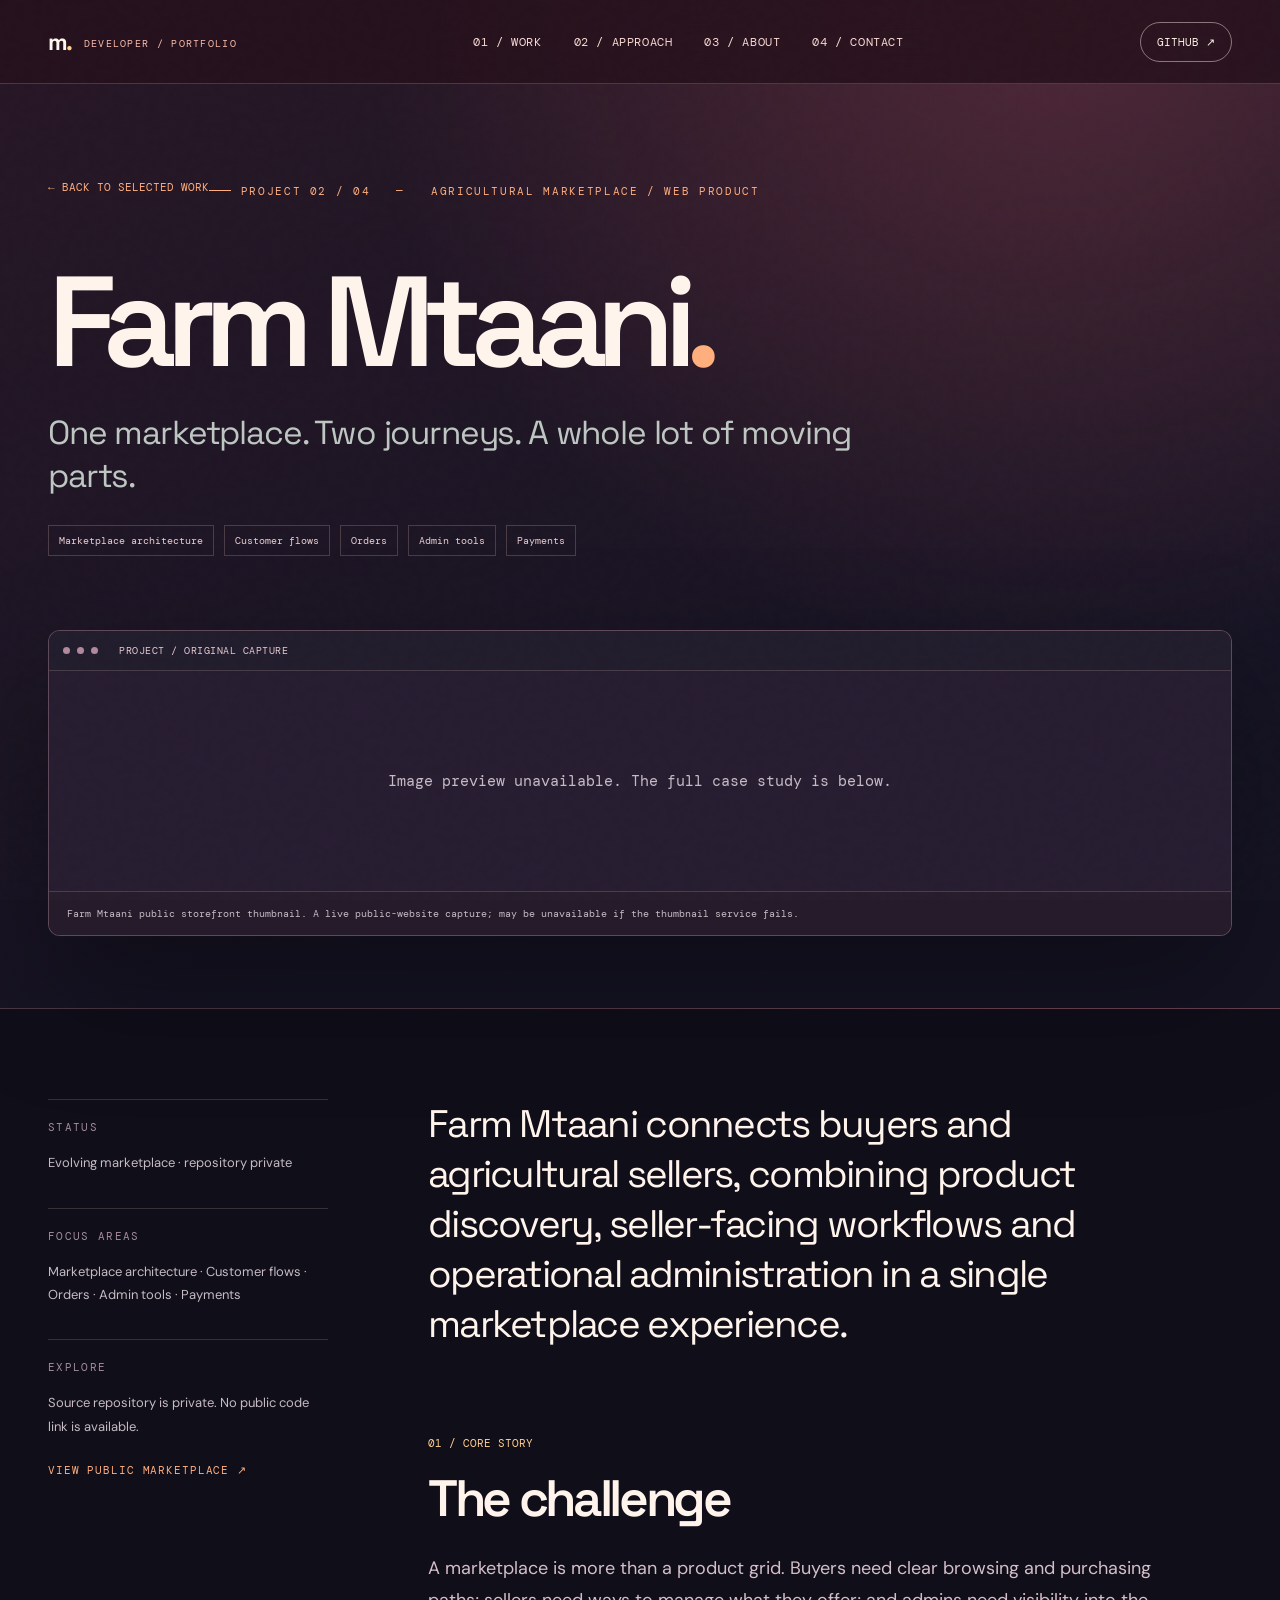
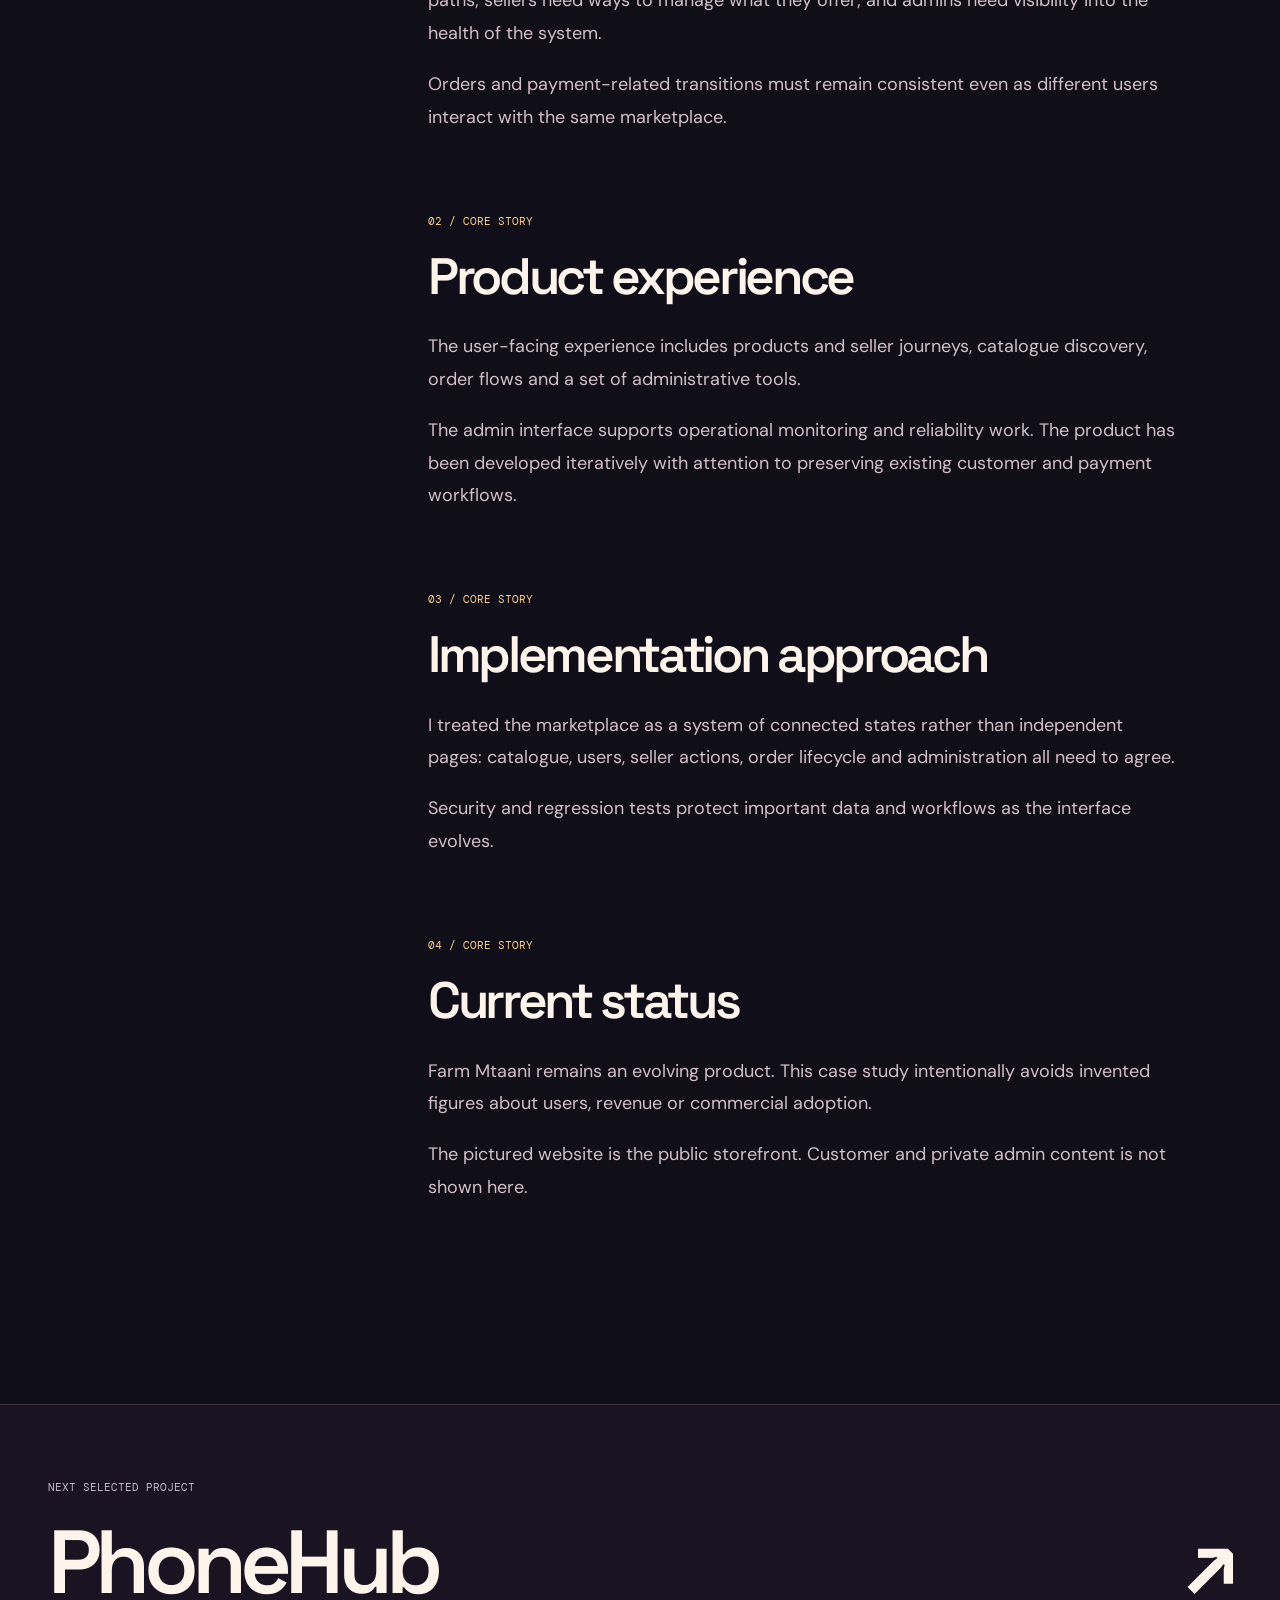
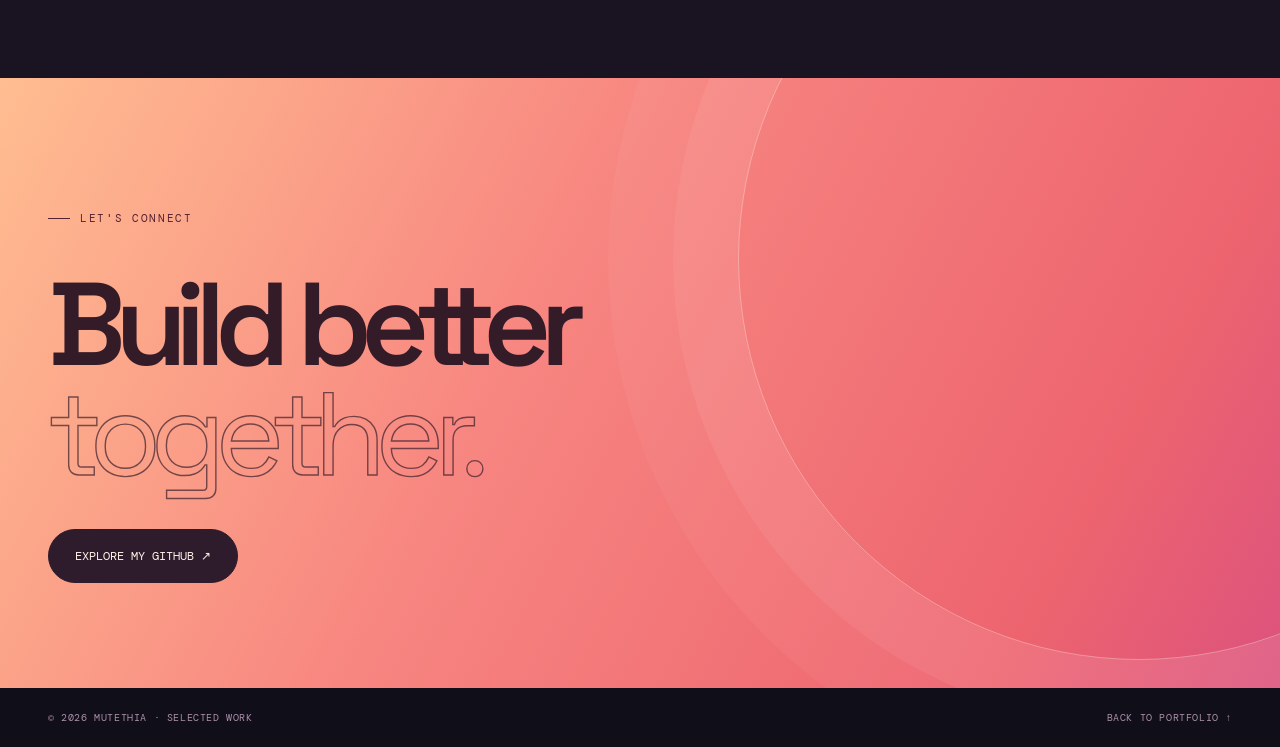
==== commit 7925e5b1: "design: restore kinetic portfolio layout with sunset-orange theme" ====
--- a/work/farm-mtaani/index.html
+++ b/work/farm-mtaani/index.html
@@ -1,3 +1,3 @@
-<!doctype html><html lang="en"><head><meta charset="utf-8"><meta name="viewport" content="width=device-width, initial-scale=1"><meta name="theme-color" content="#080b0d"><meta name="description" content="Farm Mtaani connects buyers and agricultural sellers, combining product discovery, seller-facing workflows and operational administration in a single marketplace experience."><meta property="og:type" content="article"><meta property="og:title" content="Farm Mtaani — Case Study | Mutethia"><meta property="og:description" content="Farm Mtaani connects buyers and agricultural sellers, combining product discovery, seller-facing workflows and operational administration in a single marketplace experience."><meta property="og:image" content="https://portfolio-mutethia-glitchs-projects.vercel.app/assets/social-cover.png"><title>Farm Mtaani — Case Study | Mutethia</title><link rel="icon" href="/assets/favicon.svg" type="image/svg+xml"><link rel="stylesheet" href="/styles.css"><script defer src="/app.js"></script></head><body><a class="skip" href="#case-content">Skip to content</a><div class="noise" aria-hidden="true"></div><nav class="nav" aria-label="Main navigation"><div class="container"><a class="logo" href="/">m<strong>.</strong><span>DEVELOPER / PORTFOLIO</span></a><div class="navlinks" id="navlinks"><a href="/#work">01 / WORK</a><a href="/#philosophy">02 / APPROACH</a><a href="/#about">03 / ABOUT</a><a href="/#contact">04 / CONTACT</a></div><div class="nav-end"><a class="nav-cta" href="https://github.com/Mutethia-glitch" target="_blank" rel="noreferrer">GITHUB ↗</a><button class="mobile-menu" type="button" aria-controls="navlinks" aria-expanded="false" aria-label="Toggle navigation">☰</button></div></div></nav>
+<!doctype html><html lang="en"><head><meta charset="utf-8"><meta name="viewport" content="width=device-width, initial-scale=1"><meta name="theme-color" content="#c62818"><meta name="description" content="Farm Mtaani connects buyers and agricultural sellers, combining product discovery, seller-facing workflows and operational administration in a single marketplace experience."><meta property="og:type" content="article"><meta property="og:title" content="Farm Mtaani — Case Study | Mutethia"><meta property="og:description" content="Farm Mtaani connects buyers and agricultural sellers, combining product discovery, seller-facing workflows and operational administration in a single marketplace experience."><meta property="og:image" content="https://portfolio-mutethia-glitchs-projects.vercel.app/assets/social-cover.png"><title>Farm Mtaani — Case Study | Mutethia</title><link rel="icon" href="/assets/favicon.svg" type="image/svg+xml"><link rel="stylesheet" href="/styles.css"><link rel="stylesheet" href="/sunset-theme.css"><script defer src="/app.js"></script></head><body><a class="skip" href="#case-content">Skip to content</a><div class="noise" aria-hidden="true"></div><nav class="nav" aria-label="Main navigation"><div class="container"><a class="logo" href="/">m<strong>.</strong><span>DEVELOPER / PORTFOLIO</span></a><div class="navlinks" id="navlinks"><a href="/#work">01 / WORK</a><a href="/#philosophy">02 / APPROACH</a><a href="/#about">03 / ABOUT</a><a href="/#contact">04 / CONTACT</a></div><div class="nav-end"><a class="nav-cta" href="https://github.com/Mutethia-glitch" target="_blank" rel="noreferrer">GITHUB ↗</a><button class="mobile-menu" type="button" aria-controls="navlinks" aria-expanded="false" aria-label="Toggle navigation">☰</button></div></div></nav>
 <main id="case-content"><section class="case-hero"><div class="container"><a class="back" href="/#work">← BACK TO SELECTED WORK</a><div class="eyebrow">PROJECT 02 / 04 &nbsp; — &nbsp; AGRICULTURAL MARKETPLACE / WEB PRODUCT</div><h1 class="reveal">Farm Mtaani<span class="lime">.</span></h1><p class="case-sub reveal">One marketplace. Two journeys. A whole lot of moving parts.</p><div class="case-top-tags"><span class="tag">Marketplace architecture</span><span class="tag">Customer flows</span><span class="tag">Orders</span><span class="tag">Admin tools</span><span class="tag">Payments</span></div><figure class="case-picture reveal"><div class="browser-bar"><i></i><i></i><i></i><span>PROJECT / ORIGINAL CAPTURE</span></div><img src="https://image.thum.io/get/noanimate/width/1200/crop/760/https://www.farmmtaani.com/" alt="Farm Mtaani public storefront thumbnail. A live public-website capture; may be unavailable if the thumbnail service fails." decoding="async" width="1200" height="760" data-fallback><div class="case-fallback">Image preview unavailable. The full case study is below.</div><figcaption>Farm Mtaani public storefront thumbnail. A live public-website capture; may be unavailable if the thumbnail service fails.</figcaption></figure></div></section>
 <div class="container case-body"><aside class="case-sidebar"><div class="side-block"><h3>Status</h3><p>Evolving marketplace · repository private</p></div><div class="side-block"><h3>Focus areas</h3><p>Marketplace architecture · Customer flows · Orders · Admin tools · Payments</p></div><div class="side-block"><h3>Explore</h3><p>Source repository is private. No public code link is available.</p><a class="read-link" href="https://www.farmmtaani.com/" target="_blank" rel="noreferrer">VIEW PUBLIC MARKETPLACE ↗</a></div></aside><div class="case-text"><p style="font:400 clamp(25px,3vw,42px)/1.3 var(--font);letter-spacing:-.045em;color:var(--paper);margin:0 0 82px">Farm Mtaani connects buyers and agricultural sellers, combining product discovery, seller-facing workflows and operational administration in a single marketplace experience.</p><section class="reveal"><span class="num">01 / CORE STORY</span><h2>The challenge</h2><p>A marketplace is more than a product grid. Buyers need clear browsing and purchasing paths; sellers need ways to manage what they offer; and admins need visibility into the health of the system.</p><p>Orders and payment-related transitions must remain consistent even as different users interact with the same marketplace.</p></section><section class="reveal"><span class="num">02 / CORE STORY</span><h2>Product experience</h2><p>The user-facing experience includes products and seller journeys, catalogue discovery, order flows and a set of administrative tools.</p><p>The admin interface supports operational monitoring and reliability work. The product has been developed iteratively with attention to preserving existing customer and payment workflows.</p></section><section class="reveal"><span class="num">03 / CORE STORY</span><h2>Implementation approach</h2><p>I treated the marketplace as a system of connected states rather than independent pages: catalogue, users, seller actions, order lifecycle and administration all need to agree.</p><p>Security and regression tests protect important data and workflows as the interface evolves.</p></section><section class="reveal"><span class="num">04 / CORE STORY</span><h2>Current status</h2><p>Farm Mtaani remains an evolving product. This case study intentionally avoids invented figures about users, revenue or commercial adoption.</p><p>The pictured website is the public storefront. Customer and private admin content is not shown here.</p></section></div></div><div class="case-next"><div class="container"><small>NEXT SELECTED PROJECT</small><a class="link" href="/work/phonehub/">PhoneHub <span>↗</span></a></div></div></main><section class="contact"><div class="container"><div class="eyebrow">LET'S CONNECT</div><h2>Build better<br><em>together.</em></h2><a class="action" href="https://github.com/Mutethia-glitch" target="_blank" rel="noreferrer">EXPLORE MY GITHUB ↗</a></div></section><footer class="container footer"><div>© <span data-year>2026</span> MUTETHIA · SELECTED WORK</div><a href="/">BACK TO PORTFOLIO ↑</a></footer></body></html>
--- a/styles.css
+++ b/styles.css
@@ -4,233 +4,3 @@
 /* Case study */
 .case-hero{padding:175px 0 72px;position:relative;border-bottom:1px solid var(--line);background:radial-gradient(ellipse at 90% 0%,rgba(112,155,128,.12),transparent 50%)}.back{font:11px var(--mono);color:var(--lime);display:inline-block;margin-bottom:47px}.case-hero h1{font:600 clamp(72px,10vw,160px)/.95 var(--font);letter-spacing:-.09em;margin:20px 0}.case-sub{max-width:830px;font:400 clamp(23px,2.6vw,39px)/1.3 var(--font);letter-spacing:-.035em;color:#bdc6c1;margin:28px 0}.case-top-tags{display:flex;gap:10px;flex-wrap:wrap}.case-picture{position:relative;margin:74px 0 0;border:1px solid var(--line);background:#172024;box-shadow:0 50px 120px rgba(0,0,0,.35);border-radius:12px;overflow:hidden}.case-picture .browser-bar{height:40px}.case-picture img{display:block;width:100%;height:auto;max-height:670px;object-fit:contain;object-position:top;background:#10191b}.case-picture figcaption{padding:15px 18px;font:10px var(--mono);color:var(--muted);background:#0d1416;border-top:1px solid var(--line)}.case-picture .case-fallback{display:none;padding:100px 30px;font:15px var(--mono);text-align:center;color:var(--muted)}.case-picture.img-error img{display:none}.case-picture.img-error .case-fallback{display:block}.case-body{padding:90px 0 125px;display:grid;grid-template-columns:280px minmax(0,1fr);gap:100px}.case-sidebar{position:sticky;top:110px;align-self:start}.side-block{padding:20px 0;border-top:1px solid var(--line)}.side-block h3{font:11px var(--mono);color:var(--dim);text-transform:uppercase;letter-spacing:.12em;margin:0 0 17px}.side-block p{color:var(--muted);font-size:13px;line-height:1.8}.case-text section{margin-bottom:76px}.case-text section .num{color:var(--lime);font:11px var(--mono)}.case-text h2{font:600 clamp(35px,4vw,58px)/1.12 var(--font);letter-spacing:-.065em;margin:18px 0 25px}.case-text p{font-size:18px;line-height:1.8;color:#b4bfbc;max-width:750px;margin-bottom:19px}.case-next{border-top:1px solid var(--line);padding:70px 0}.case-next .link{font:600 clamp(52px,7vw,99px)/1 var(--font);letter-spacing:-.075em;display:flex;justify-content:space-between;align-items:center;margin-top:22px}.case-next .link:hover{color:var(--lime)}.case-next small{font:11px var(--mono);color:var(--muted)}
 @media(max-width:980px){.container{width:min(100% - 48px,1000px)}.navlinks{gap:16px}.availability{display:none}.hero{min-height:770px;max-height:1000px}.hero-orb{right:-32%;width:100%;opacity:.65}.hero-content{padding-top:160px}.hero h1{font-size:clamp(70px,9.1vw,106px)}.showcase{grid-template-columns:1fr}.showcase-left{padding:35px 34px 15px}.showcase-stage{min-height:470px}.showcase-title{font-size:70px}.showcase-copy{max-width:720px}.manifesto-footer{gap:18px}.case-body{gap:45px;grid-template-columns:210px 1fr}}@media(max-width:700px){.container{width:calc(100% - 36px)}.nav{height:68px}.nav-cta,.navlinks{display:none}.mobile-menu{display:block}.navlinks.open{position:fixed;left:0;right:0;top:68px;display:flex;flex-direction:column;background:#0b1214;padding:25px;border-bottom:1px solid var(--line);gap:27px;align-items:stretch}.navlinks.open a{font-size:15px}.logo span{font-size:8px}.hero{height:auto;min-height:795px}.hero-content{min-height:795px;justify-content:center;padding-top:145px;padding-bottom:80px}.hero h1{font-size:clamp(53px,12.4vw,83px);letter-spacing:-.075em}.hero h1 em{-webkit-text-stroke:.9px rgba(232,233,223,.75)}.hero .hero-desc{font-size:15px;max-width:380px;margin-top:30px}.hero-technical{margin-bottom:24px}.hero-orb{right:-55%;top:8%;width:150%;opacity:.3}.hero-bottom{bottom:19px}.coords{display:none}.scroll-note i{height:27px}.section{padding:84px 0}.section-top{display:block}.section-title{font-size:57px}.section-description{margin-top:24px}.showcase{grid-template-columns:1fr}.showcase-left{padding:27px 23px 12px}.showcase-title{font-size:65px}.showcase-stage{min-height:320px}.screen-card{width:88%;height:250px;min-height:unset;transform:perspective(1000px) rotateY(-5deg) rotateX(3deg)}.browser-bar{height:29px}.screen-viewport{height:calc(100% - 29px)}.screen-caption{bottom:8px;right:8px;font-size:8px;max-width:90%}.work-grid{grid-template-columns:1fr;margin-top:50px}.slide-controls{align-items:center}.keyboard-hint{display:none}.manifesto{min-height:unset}.manifesto .big-quote{margin:65px 0 35px;font-size:clamp(49px,11.5vw,78px)}.manifesto-footer{grid-template-columns:1fr;gap:25px;margin-top:50px}.skills{grid-template-columns:1fr;gap:50px}.skills h2{font-size:60px}.contact{padding:85px 0}.contact h2{font-size:clamp(62px,14vw,105px)}.footer{flex-direction:column;font-size:9px}.case-hero{padding:125px 0 50px}.case-hero h1{font-size:clamp(66px,12vw,106px)}.case-sub{font-size:24px}.case-picture{margin-top:45px}.case-body{padding:65px 0 75px;grid-template-columns:1fr;gap:45px}.case-sidebar{position:static;display:grid;grid-template-columns:1fr 1fr;gap:15px}.case-text p{font-size:16px}.case-text h2{font-size:42px}.case-next .link{font-size:60px}}@media(prefers-reduced-motion:reduce){*,*:before,*:after{animation-duration:.01ms!important;transition-duration:.01ms!important;scroll-behavior:auto!important}.reveal{opacity:1;transform:none}}
-
-/* ════════════════════════════════════════════════════════════════════════
-   THE ANATOMY OF WORK — a scroll-driven, real-geometry 3D spine & nerves
-   A brighter spectrum: violet twilight, mineral blue, amber bone, vivid coral.
-   ════════════════════════════════════════════════════════════════════════ */
-:root {
-  --iris:#ac8cff;
-  --aqua:#7de6ff;
-  --rose:#ff83c3;
-  --marigold:#f6dc6a;
-  --opal:#fff4dd;
-  --active-neural-accent:var(--aqua);
-}
-.nav{background:rgba(12,13,26,.82);border-bottom-color:rgba(177,154,222,.20)}
-.hero:before{background:radial-gradient(ellipse at 78% 45%,rgba(129,97,216,.23),transparent 55%),radial-gradient(ellipse at 28% 100%,rgba(87,183,215,.15),transparent 54%)}
-.hero-grid{background-image:linear-gradient(90deg,transparent 96%,rgba(170,176,240,.075) 96%),linear-gradient(0deg,transparent 96%,rgba(170,176,240,.075) 96%)}
-.hero h1 em{-webkit-text-stroke:1px rgba(234,210,255,.78)}
-.status-chip{border-color:rgba(198,158,245,.45);background:rgba(116,82,196,.18);color:#d1b4ff}
-.ticker{background:#171425}
-.ticker-track b{color:var(--rose)}
-.section-label,.eyebrow,.showcase-type{color:var(--aqua)}
-.neural-section{
-  position:relative;overflow:clip;
-  --active-neural-accent:#7de6ff;
-  color:#fbf5ec;
-  background:linear-gradient(180deg,#101122 0%,#161528 16%,#101528 47%,#11152a 78%,#0a0d15 100%);
-  border-top:1px solid rgba(188,162,245,.24);
-  border-bottom:1px solid rgba(188,162,245,.23);
-}
-.neural-intro{padding-top:128px;padding-bottom:130px;position:relative;z-index:3}
-.neural-intro:before{content:"";position:absolute;inset:-50% -30% 0 -30%;z-index:-1;pointer-events:none;background:radial-gradient(ellipse at 32% 66%,rgba(158,106,239,.18),transparent 48%),radial-gradient(ellipse at 78% 80%,rgba(126,222,241,.13),transparent 48%)}
-.neural-kicker{display:inline-flex;align-items:center;gap:10px;font:11px var(--mono);letter-spacing:.24em;color:var(--aqua)}
-.neural-pulse{display:block;width:8px;height:8px;border-radius:50%;background:var(--aqua);box-shadow:0 0 0 5px rgba(125,230,255,.12),0 0 19px #7de6ff}
-.neural-intro h2{font:600 clamp(65px,10.2vw,150px)/.90 var(--font);letter-spacing:-.092em;margin:38px 0 54px;max-width:1200px}
-.neural-intro h2 em{font-weight:400;color:transparent;font-style:normal;-webkit-text-stroke:1.4px rgba(212,180,255,.94)}
-.neural-intro-footer{border-top:1px solid rgba(208,190,239,.25);padding-top:27px;display:flex;align-items:start;justify-content:space-between;gap:38px}
-.neural-intro-footer p{font-size:17px;line-height:1.7;color:#c6bed9;max-width:510px;margin:0}
-.neural-intro-footer>span{font:10px/2 var(--mono);text-align:right;letter-spacing:.16em;color:#b2a6cf}
-.neural-intro-footer>span span{font-size:20px;color:var(--marigold)}
-.neural-track{position:relative;height:470svh;min-height:3000px}
-.neural-sticky{position:sticky;top:0;height:100svh;min-height:720px;overflow:hidden;isolation:isolate;background:radial-gradient(ellipse at 32% 45%,rgba(117,111,191,.13),transparent 34%),linear-gradient(120deg,#121425,#1b172c 42%,#121b2b 100%)}
-.neural-sticky:before{content:"";position:absolute;inset:0;z-index:0;opacity:.65;pointer-events:none;background-image:linear-gradient(rgba(157,178,231,.055) 1px,transparent 1px),linear-gradient(90deg,rgba(157,178,231,.055) 1px,transparent 1px);background-size:66px 66px;mask-image:linear-gradient(90deg,#000 0%,#000 64%,transparent 95%)}
-.neural-sticky:after{content:"";position:absolute;inset:0;z-index:0;pointer-events:none;background:radial-gradient(ellipse at 92% 80%,rgba(222,102,196,.10),transparent 44%),radial-gradient(ellipse at 10% 25%,rgba(81,176,224,.13),transparent 50%)}
-.neural-ambient{position:absolute;inset:0;pointer-events:none;z-index:1;background:linear-gradient(95deg,transparent 0%,transparent 35%,rgba(9,12,26,.12) 56%,rgba(9,12,26,.70) 100%)}
-.spine-canvas{position:absolute;z-index:2;inset:0;width:100%;height:100%;display:block;pointer-events:none;opacity:.97}
-.neural-hud{position:absolute;z-index:8;left:clamp(24px,5.2vw,92px);top:clamp(100px,15vh,170px);color:#c5b8d7;pointer-events:none}
-.neural-hud-label{font:10px var(--mono);letter-spacing:.20em;color:#ad9acb}
-.neural-current-number{margin:25px 0 0;font:500 clamp(80px,8vw,130px)/.87 var(--font);letter-spacing:-.095em;color:#fff6ec}
-.neural-current-number span{font:12px var(--mono);letter-spacing:.07em;color:#8e829e;vertical-align:top;margin-left:7px}
-.neural-meter{height:110px;width:2px;background:rgba(205,184,236,.26);position:relative;margin:33px 0 18px 7px}
-.neural-meter i{position:absolute;top:0;left:0;right:0;height:0;background:linear-gradient(var(--aqua),var(--rose));box-shadow:0 0 10px var(--aqua)}
-.neural-hud-caption{font:9px var(--mono);letter-spacing:.13em;color:#958eac}
-.neural-hud-caption span{color:var(--aqua)}
-.neural-axis-label{position:absolute;z-index:3;left:13.5%;bottom:85px;display:flex;align-items:center;gap:13px;transform:rotate(-90deg) translateY(0);transform-origin:left center;font:9px var(--mono);color:#9789b8;letter-spacing:.20em;pointer-events:none;opacity:.64}
-.neural-axis-label i{width:26px;height:1px;background:rgba(202,166,241,.48)}
-.neural-steps{position:absolute;z-index:5;inset:0;perspective:1600px;transform-style:preserve-3d;pointer-events:none}
-.neuro-step{position:absolute;width:clamp(380px,36vw,555px);left:76%;top:51%;z-index:10;transform:translate(-50%,-50%);transform-style:preserve-3d;backface-visibility:hidden;will-change:transform,opacity;opacity:0;pointer-events:none;transition:opacity .11s linear, filter .11s linear, transform .11s linear}
-.neuro-step:first-child{opacity:1;pointer-events:auto}
-.neuro-card-skin{overflow:hidden;border:1px solid rgba(231,223,248,.29);border-top:2px solid var(--step-accent);border-radius:20px;background:linear-gradient(135deg,rgba(39,37,62,.97),rgba(19,22,41,.98));box-shadow:0 28px 90px rgba(2,5,21,.72),0 1px 23px rgba(132,104,196,.2),0 0 0 6px rgba(227,207,254,.025);backdrop-filter:blur(19px)}
-.neuro-step.neuro-active .neuro-card-skin{box-shadow:0 28px 100px rgba(2,5,21,.78),0 0 45px color-mix(in srgb,var(--step-accent) 17%,transparent),0 0 0 6px rgba(227,207,254,.025)}
-.neuro-topline{display:flex;align-items:center;justify-content:space-between;gap:12px;padding:14px 19px;color:#cfc4db;font:9px var(--mono);letter-spacing:.11em}
-.neuro-signal{display:flex;align-items:center;gap:7px;color:var(--step-accent)}
-.neuro-signal i{width:5px;height:5px;border-radius:50%;background:currentColor;box-shadow:0 0 12px currentColor}
-.neuro-picture{position:relative;margin:0 13px;overflow:hidden;aspect-ratio:2.05;background:#101426;border:1px solid rgba(255,255,255,.12);border-radius:8px}
-.neuro-picture:after{content:"";position:absolute;inset:0;pointer-events:none;background:linear-gradient(0deg,rgba(10,12,27,.34),transparent 44%)}
-.neuro-picture img{width:100%;height:100%;display:block;object-fit:cover;object-position:center top;filter:saturate(.95);transition:transform .5s var(--ease)}
-.neuro-active .neuro-picture img:hover{transform:scale(1.025)}
-.neuro-img-fallback{position:absolute;inset:0;display:none;place-content:center;text-align:center;font:500 40px var(--font);color:#f8edff;background:radial-gradient(circle at 50% 50%,rgba(151,121,213,.21),transparent),#16192e}
-.neuro-img-fallback small{display:block;font:11px var(--mono);margin-top:9px;color:#bdb1cf}
-.neuro-step.img-error img{display:none}.neuro-step.img-error .neuro-img-fallback{display:grid}
-.neuro-copy{padding:18px 24px 23px}
-.neuro-domain{font:10px var(--mono);letter-spacing:.15em;color:var(--step-accent)}
-.neuro-copy h3{font:600 clamp(48px,4.5vw,76px)/.94 var(--font);letter-spacing:-.082em;margin:10px 0 8px;color:#fffaf2}
-.neuro-copy h3 span{color:var(--step-accent)}
-.neuro-headline{font:500 clamp(17px,1.5vw,22px)/1.2 var(--font);margin:0;color:#e8d9f3;letter-spacing:-.03em}
-.neuro-description{font-size:12px;line-height:1.75;max-width:95%;color:#b9b0c8;margin:13px 0 17px}
-.neuro-foot{border-top:1px solid rgba(220,204,245,.19);padding-top:14px;display:flex;justify-content:space-between;align-items:center;gap:10px;flex-wrap:wrap}
-.neuro-foot>span{font:9px var(--mono);color:#938da7}
-.neuro-foot a{display:inline-flex;align-items:center;gap:13px;font:10px var(--mono);letter-spacing:.035em;color:var(--step-accent);padding:8px 0}
-.neuro-foot a b{font:20px var(--font);font-weight:400;transition:transform .2s}.neuro-foot a:hover b{transform:translate(4px,-4px)}
-.neural-scroll-cue{position:absolute;z-index:7;bottom:44px;left:clamp(24px,5.2vw,92px);display:flex;gap:14px;align-items:center;font:9px var(--mono);letter-spacing:.16em;color:#af9cbe;pointer-events:none}
-.neural-scroll-cue i{width:46px;height:1px;background:linear-gradient(90deg,var(--rose),transparent)}
-.neural-scene-legend{position:absolute;z-index:7;bottom:43px;right:clamp(24px,5.2vw,92px);display:flex;gap:20px;font:9px var(--mono);color:#a99dbc;letter-spacing:.08em;pointer-events:none}
-.neural-scene-legend span{display:flex;align-items:center;gap:8px}.neural-scene-legend i{height:7px;width:7px;border-radius:50%;background:#e2c8a4}
-.neural-scene-legend span:nth-child(2) i{background:var(--marigold)}
-.neural-scene-legend span:nth-child(3) i{background:var(--rose)}
-.neural-tail{display:flex;justify-content:space-between;align-items:center;gap:20px;padding:58px 0 34px;border-bottom:1px solid rgba(201,176,232,.2)}
-.neural-tail p{font:500 clamp(25px,3vw,40px)/1.1 var(--font);letter-spacing:-.055em;margin:0}
-.neural-tail a{font:11px var(--mono);color:var(--aqua);letter-spacing:.07em;border-bottom:1px solid rgba(125,230,255,.45);padding-bottom:9px}
-.neural-access-note{padding-top:12px;padding-bottom:64px;font:10px/1.6 var(--mono);color:#897d9d;letter-spacing:.025em}
-/* In the event of JS failure, the screenshot cards remain navigable. */
-.neural-section:not(.neural-static) .neuro-step:first-child{opacity:1;pointer-events:auto}
-@media(max-width:1200px){
- .neural-hud{left:30px}
- .neuro-step{left:74%;width:min(44vw,500px)}
- .neural-scene-legend{gap:12px;right:20px}
- .neural-axis-label{display:none}
-}
-@media(max-width:900px){
- .neural-intro{padding-top:100px;padding-bottom:56px}
- .neural-intro h2{font-size:clamp(62px,10vw,112px);margin:28px 0 38px}
- .neural-track{height:auto;min-height:0}
- .neural-sticky{position:relative;height:auto;min-height:0;overflow:hidden;padding:0 24px 55px}
- .spine-canvas{position:absolute;top:0;left:0;height:650px;width:100%;opacity:.83;mask-image:linear-gradient(180deg,black 0%,black 62%,transparent 100%)}
- .neural-ambient{background:linear-gradient(180deg,rgba(12,14,29,.12) 0%,rgba(12,14,29,.13) 36%,#12162c 78%)}
- .neural-hud{position:relative;left:auto;top:auto;z-index:5;padding:65px 0 0 4px;width:max-content}
- .neural-current-number{font-size:68px;margin-top:18px}
- .neural-meter,.neural-hud-caption{display:none}
- .neural-steps{position:relative;display:grid;gap:22px;perspective:none;margin:330px auto 0;max-width:680px;pointer-events:auto}
- .neuro-step{position:relative;top:auto;left:auto;width:100%;opacity:1!important;pointer-events:auto!important;transform:none!important;filter:none!important;z-index:auto!important;transition:none}
- .neuro-card-skin{border-radius:17px}
- .neural-scroll-cue,.neural-scene-legend{display:none}
- .neural-tail{display:block}
- .neural-tail a{display:inline-block;margin-top:20px}
-}
-@media(max-width:600px){
- .neural-intro{padding-top:77px;padding-bottom:45px}
- .neural-intro h2{font-size:clamp(50px,12vw,77px);letter-spacing:-.085em}
- .neural-intro-footer{display:block;padding-top:20px}
- .neural-intro-footer p{font-size:14px;max-width:430px}
- .neural-intro-footer>span{display:block;text-align:left;margin-top:22px}
- .neural-sticky{padding:0 18px 42px}
- .spine-canvas{height:570px;opacity:.94}
- .neural-hud{padding-top:32px}
- .neural-hud-label{font-size:9px}
- .neural-current-number{font-size:52px;margin:13px 0 0}
- .neural-steps{margin-top:318px;gap:18px}
- .neuro-picture{aspect-ratio:1.95}
- .neuro-topline{font-size:8px;padding:12px 13px}
- .neuro-copy{padding:16px 16px 18px}
- .neuro-copy h3{font-size:50px}
- .neuro-headline{font-size:17px}
- .neuro-description{font-size:12px}
- .neuro-foot{gap:9px}
- .neuro-foot>span{line-height:1.7}
- .neural-tail p{font-size:30px}
- .neural-access-note{font-size:9px;padding-bottom:52px}
-}
-@media(prefers-reduced-motion:reduce){
- .neural-section .neural-track{height:auto;min-height:0}
- .neural-section .neural-sticky{position:relative;height:auto;min-height:0;padding:30px 24px 55px}
- .neural-section .spine-canvas{position:absolute;inset:0 0 auto;height:600px;max-height:650px;opacity:.7}
- .neural-section .neural-steps{position:relative;inset:auto;display:grid;grid-template-columns:repeat(2,minmax(0,1fr));gap:20px;margin:460px auto 0;max-width:1200px;perspective:none;pointer-events:auto}
- .neural-section .neuro-step{position:relative;left:auto;top:auto;width:100%;opacity:1!important;pointer-events:auto!important;filter:none!important;transform:none!important;z-index:auto!important;transition:none!important}
- .neural-section .neural-scroll-cue,.neural-section .neural-scene-legend{display:none}
- .neural-section .neural-hud{position:absolute;top:65px;left:30px}
-}
-@media(prefers-reduced-motion:reduce) and (max-width:800px){
- .neural-section .neural-steps{grid-template-columns:1fr;margin-top:385px}
-}
-
-/* Hero palette inspired by the supplied red-orange editorial reference.
-   The anatomical visualization stays bone/pearl with cyan, gold, pink and iris nerve signals. */
-:root{--lime:#ff7d4d;--cyan:#7de6ff}
-body{background:#0b0d17}
-.hero{
-  background:linear-gradient(116deg,#ef5215 0%,#bd2718 38%,#7f1924 70%,#180e24 100%);
-  color:#fff8f4;
-}
-.hero:before{
-  background:radial-gradient(ellipse at 30% 20%,rgba(255,154,68,.32),transparent 45%),
-    radial-gradient(ellipse at 79% 55%,rgba(255,36,72,.29),transparent 55%),
-    linear-gradient(180deg,transparent 62%,rgba(18,11,27,.38));
-}
-.hero-grid{opacity:.29;background-image:linear-gradient(90deg,transparent 96%,rgba(255,246,225,.13) 96%),linear-gradient(0deg,transparent 96%,rgba(255,246,225,.12) 96%)}
-.hero h1{color:#fffafa;text-shadow:0 1px 20px rgba(88,18,17,.08)}
-.hero h1 em{-webkit-text-stroke:1.45px rgba(255,248,240,.85)}
-.hero .hero-desc{color:#fff2e9}
-.hero-technical .muted{color:#ffe0cf}
-.status-chip{background:rgba(255,246,228,.12);border-color:rgba(255,244,228,.56);color:#fff8ed}
-.btn-primary{background:#fff9f4;color:#ae2f18;border-color:#fff9f4;border-radius:100px;font-weight:500}
-.btn-primary:hover{background:#ffdda7}
-.btn-ghost{color:#fff8ef;border-color:rgba(255,239,226,.45);border-radius:100px}
-.btn-ghost:hover{border-color:#fff}
-.hero-orb{opacity:.7;mix-blend-mode:screen}
-.hero .scroll-note,.hero .coords{color:#ffecdf}
-.ticker{background:#201021;border-color:rgba(255,173,135,.30)}
-.ticker-track{color:#ffdad4}
-.ticker-track b{color:#ffb668}
-.nav{background:rgba(29,12,23,.78);border-bottom-color:rgba(255,197,172,.18)}
-.nav .logo{color:#fff4ec}
-.nav .logo span{color:#f6c2b6}
-.navlinks a{color:#f6d8ca}
-.nav-cta{border-color:rgba(255,209,174,.38);color:#fff7e9}
-.nav-cta:hover{border-color:#fff}
-/* Make the anatomical image clearly recognizable as the hero of the project journey. */
-.neural-intro h2{color:#fff7eb}
-.neural-intro h2 em{-webkit-text-stroke:1.25px rgba(255,171,146,.95)}
-.neural-kicker{color:#ffc4a4}
-.neural-pulse{background:#ff7d4d;box-shadow:0 0 0 5px rgba(255,125,77,.14),0 0 19px #ff7d4d}
-.neural-intro{background:radial-gradient(ellipse at 4% 58%,rgba(222,73,49,.15),transparent 50%)}
-.neural-intro-footer>span span{color:#ffba7f}
-.neural-tail a{color:#ffb477;border-color:rgba(255,180,119,.45)}
-.neural-track{scroll-margin-top:0}
-@media(max-width:900px){.hero-orb{mix-blend-mode:screen;opacity:.33}}
-
-/* Chromium and WebKit compatibility: use individual font properties instead of
-   a font shorthand whose font-size is clamp(), which some renderers reject. */
-.hero h1{font-family:var(--font);font-size:clamp(66px,8.2vw,137px);font-weight:600;line-height:.93}
-.section-title{font-family:var(--font);font-size:clamp(45px,6vw,82px);font-weight:600;line-height:1.02}
-.showcase-title{font-family:var(--font);font-size:clamp(52px,5.8vw,90px);font-weight:600;line-height:1.01}
-.manifesto .big-quote{font-family:var(--font);font-size:clamp(51px,8vw,124px);font-weight:500;line-height:.99}
-.skills h2{font-family:var(--font);font-size:clamp(50px,6vw,77px);font-weight:600;line-height:1.05}
-.quote-big{font-family:var(--font);font-size:clamp(29px,3vw,45px);font-weight:500;line-height:1.27}
-.contact h2{font-family:var(--font);font-size:clamp(66px,9.2vw,155px);font-weight:600;line-height:.93}
-.case-hero h1{font-family:var(--font);font-size:clamp(72px,10vw,160px);font-weight:600;line-height:.95}
-.case-sub{font-family:var(--font);font-size:clamp(23px,2.6vw,39px);font-weight:400;line-height:1.3}
-.case-text h2{font-family:var(--font);font-size:clamp(35px,4vw,58px);font-weight:600;line-height:1.12}
-.case-next .link{font-family:var(--font);font-size:clamp(52px,7vw,99px);font-weight:600;line-height:1}
-.neural-intro h2{font-family:var(--font);font-size:clamp(65px,10.2vw,150px);font-weight:600;line-height:.90}
-.neural-current-number{font-family:var(--font);font-size:clamp(80px,8vw,130px);font-weight:500;line-height:.87}
-.neuro-copy h3{font-family:var(--font);font-size:clamp(48px,4.5vw,76px);font-weight:600;line-height:.94}
-.neuro-headline{font-family:var(--font);font-size:clamp(17px,1.5vw,22px);font-weight:500;line-height:1.2}
-.neural-tail p{font-family:var(--font);font-size:clamp(25px,3vw,40px);font-weight:500;line-height:1.1}
-@media(max-width:980px){.hero h1{font-size:clamp(70px,9.1vw,106px)}}
-@media(max-width:900px){.neural-intro h2{font-size:clamp(62px,10vw,112px)}.neural-current-number{font-size:68px}}
-@media(max-width:700px){.hero h1{font-size:clamp(53px,12.4vw,83px)}.section-title{font-size:57px}.showcase-title{font-size:65px}.manifesto .big-quote{font-size:clamp(49px,11.5vw,78px)}.skills h2{font-size:60px}.contact h2{font-size:clamp(62px,14vw,105px)}.case-hero h1{font-size:clamp(66px,12vw,106px)}.case-sub{font-size:24px}.case-text h2{font-size:42px}.case-next .link{font-size:60px}}
-@media(max-width:600px){.neural-intro h2{font-size:clamp(50px,12vw,77px)}.neural-current-number{font-size:52px}.neuro-copy h3{font-size:50px}.neuro-headline{font-size:17px}.neural-tail p{font-size:30px}}
-/* Hero rhythm and contrast at desktop heights: keep both CTAs clear of the scroll footer. */
-@media(min-width:701px){
- .hero-content{padding-top:130px;padding-bottom:88px}
- .hero h1{font-size:clamp(66px,7.35vw,122px)}
- .hero-technical{margin-bottom:22px}
- .hero .hero-desc{margin-top:25px;margin-bottom:19px}
- .hero-actions{margin-top:4px}
-}
-.availability{color:#ffe1d3}
-.availability i{background:#ff7d4d;box-shadow:0 0 14px #ff7d4d}
-/* Keep introductory case-study copy legible even where clamp in font shorthand is unsupported. */
-.case-text > p:first-child{font-family:var(--font);font-size:clamp(25px,3vw,42px);font-weight:400;line-height:1.3}
--- a/sunset-theme.css
+++ b/sunset-theme.css
@@ -0,0 +1,156 @@
+/* SUNSET EDITION — color/typography layer over the original Kinetic portfolio.
+   The original slideshow, orb, navigation, cards, case-study pages and JS structure remain intact.
+   Inspired by the user's orange / vermilion editorial reference. */
+:root {
+ --bg:#100e19;
+ --bg2:#171423;
+ --paper:#fff4ec;
+ --muted:#c6bbc4;
+ --dim:#a38c9f;
+ --line:rgba(255,220,218,.17);
+ --lime:#ffae7d;   /* warm accent: keeps original CSS variable API intact */
+ --cyan:#86e4ed;
+ --rose:#ff72ac;
+ --violet:#bba1ff;
+ --gold:#ffd18d;
+ --font:'Space Grotesk',system-ui,sans-serif;
+}
+body {background:var(--bg);color:var(--paper)}
+::selection{background:#ffd08c;color:#43152c}
+a:focus-visible,button:focus-visible {outline-color:var(--cyan)}
+.noise {opacity:.045}
+/* Fixed navigation: readable on both vermilion hero and indigo content */
+.nav{background:rgba(37,16,27,.83);border-bottom-color:rgba(255,218,215,.18)}
+.nav .logo{color:#fff7ef}
+.nav .logo strong{color:var(--gold)}
+.nav .logo span{color:#f9bbaa}
+.navlinks a{color:#f7d7d1}
+.navlinks a:hover,.nav-cta:hover{color:var(--gold)}
+.nav-cta{border-color:rgba(255,238,230,.45);color:#fff3e9;border-radius:40px}
+.nav-cta:hover{border-color:var(--gold)}
+.availability{color:#fbd6c8}
+.availability i{background:var(--gold);box-shadow:0 0 14px rgba(255,208,140,.65)}
+.mobile-menu{border-color:rgba(255,239,225,.35);color:#fff7f2}
+/* Bright editorial first fold. Keep original moving 3D orb; no spine staircase. */
+.hero{
+ background:linear-gradient(111deg,#ea4b13 0%,#c62818 35%,#89202b 68%,#291329 100%);
+ border-bottom-color:rgba(255,221,210,.3);
+ color:#fffafa;
+}
+.hero::before{
+ background:radial-gradient(ellipse at 22% 21%,rgba(255,200,97,.34),transparent 44%),
+ radial-gradient(ellipse at 83% 46%,rgba(255,61,113,.22),transparent 52%),
+ linear-gradient(180deg,transparent 68%,rgba(28,13,33,.39));
+}
+.hero-grid{opacity:.3;background-image:linear-gradient(90deg,transparent 96%,rgba(255,244,230,.15) 96%),linear-gradient(0deg,transparent 96%,rgba(255,244,230,.15) 96%)}
+.hero-gridline{background:rgba(255,244,234,.17)}
+.hero h1{color:#fffaf7;text-shadow:0 8px 48px rgba(75,7,23,.18)}
+.hero h1 em{-webkit-text-stroke:1.35px rgba(255,244,236,.94)}
+.hero .hero-desc{color:#fff0e7}
+.hero-technical .muted{color:#ffddd2}
+.hero .eyebrow{color:#fff4ec}
+.status-chip{background:rgba(255,250,240,.12);border-color:rgba(255,251,238,.5);color:#fffaf4}
+.hero-actions .btn-primary{background:#fffaf2;color:#ad321c;border-color:#fffaf2}
+.hero-actions .btn-primary:hover{background:#ffdfc0;border-color:#ffdfc0}
+.hero-actions .btn-ghost{color:#fff8f2;border-color:rgba(255,241,232,.56)}
+.hero-actions .btn-ghost:hover{border-color:#fff8f2}
+.btn-primary,.btn-ghost{border-radius:40px}
+.hero-orb{mix-blend-mode:screen;opacity:.81}
+.hero .scroll-note,.hero .coords{color:#fff1e8}
+.hero .scroll-note i{background:linear-gradient(#ffe1ae,transparent)}
+/* Bright accent ribbon between hero and work. */
+.ticker{background:#251322;border-bottom-color:rgba(255,160,130,.28)}
+.ticker-track{color:#f6d0cd}
+.ticker-track b{color:var(--gold)}
+/* Work: burnt-sienna highlights atop plum-black gallery, not neon green. */
+#work{background:radial-gradient(ellipse at 95% 3%,rgba(255,99,115,.13),transparent 38%),
+ linear-gradient(180deg,#120f1c 0%,#161225 65%,#120f1d 100%)}
+.section-label,.eyebrow,.read-link{color:var(--lime)}
+.section-title em{color:#cdacc8}
+.section-description,.showcase-copy{color:var(--muted)}
+.showcase{background:linear-gradient(130deg,#2b1829,#161323 64%,#11111b);border-color:rgba(255,204,195,.21);box-shadow:0 25px 90px rgba(9,5,18,.24)}
+.showcase-meta{color:#c7aeba}
+.showcase-index{color:var(--gold)}
+.showcase-type{color:var(--gold)}
+.showcase-stage{background:radial-gradient(ellipse at center,rgba(255,125,121,.20),transparent 54%),radial-gradient(ellipse at 78% 20%,rgba(125,110,245,.15),transparent 40%)}
+.showcase-stage:before{border-color:rgba(255,226,205,.12)}
+.showcase-stage:after{background:linear-gradient(90deg,#1f1726 0,transparent 22%)}
+.screen-card{background:#161725;border-color:rgba(255,224,220,.3);box-shadow:0 60px 100px rgba(9,5,21,.57),0 0 72px rgba(255,163,129,.11)}
+.browser-bar{background:#201c2c;border-bottom-color:rgba(255,200,198,.18)}
+.browser-bar i{background:#b1879c}
+.browser-bar span{color:#e5c8ce}
+.image-fallback{background:radial-gradient(circle at center,#48283a,#191526 80%)}
+.image-fallback strong{color:var(--gold)}
+.tag{border-color:rgba(255,214,201,.2);color:#e8ced4}
+.slide-dot[aria-current='true']{border-color:var(--gold);color:var(--gold)}
+.slide-dot:hover{border-color:var(--cyan);color:var(--cyan)}
+.work-card{background:#1b1728;border-color:rgba(255,210,200,.18)}
+.work-card:hover{border-color:rgba(255,176,129,.67);box-shadow:0 20px 60px rgba(255,110,130,.08)}
+.work-card figure{background:#291b2d}
+.work-card .chip{color:var(--gold);border-color:rgba(255,209,141,.3)}
+.work-card .work-img-fallback{color:var(--gold)}
+.work-card .arrow{color:var(--gold)}
+/* Philosophy and skills: keep a cool atmospheric contrast after the hot hero. */
+.manifesto{background:radial-gradient(ellipse at 79% 8%,rgba(127,101,244,.23),transparent 36%),linear-gradient(145deg,#171326,#1b1a35 70%,#131728)}
+.manifesto .big-quote i{color:var(--cyan)}
+.manifesto .ghost-ring{border-color:rgba(185,151,255,.24);box-shadow:0 0 0 75px rgba(162,129,246,.035),0 0 0 150px rgba(162,129,246,.025)}
+#about{background:radial-gradient(ellipse at 4% 6%,rgba(255,121,171,.13),transparent 38%),linear-gradient(155deg,#171329,#131520)}
+.skills h2{color:#fff8ef}
+.quote-big b{color:var(--gold)}
+/* Contact section is intentionally bright: makes the ending inviting. */
+.contact{background:linear-gradient(118deg,#ffbd91 0%,#f78580 42%,#ed646f 82%,#dc527d 100%);color:#301323}
+.contact::before{content:'';position:absolute;right:-260px;bottom:-330px;width:800px;height:800px;border:1px solid rgba(255,252,241,.35);border-radius:50%;box-shadow:0 0 0 65px rgba(255,252,241,.06),0 0 0 130px rgba(255,252,241,.04);pointer-events:none}
+.contact .eyebrow{color:#552133}
+.contact h2{color:#341b28}
+.contact h2 em{-webkit-text-stroke:1.4px rgba(52,27,40,.68)}
+.contact .action{background:#2e1c2c;color:#fff0e5;border-color:#2e1c2c;border-radius:40px}
+.contact .action:hover{background:#3f223f}
+.contact .small{color:#5b2941}
+.footer{color:#ac91a8}
+.footer a:hover{color:var(--gold)}
+/* All four original case studies inherit the matching color system. */
+.case-hero{background:radial-gradient(ellipse at 83% 2%,rgba(244,104,114,.22),transparent 46%),linear-gradient(160deg,#271625,#151323 76%)}
+.case-picture{background:#261c30;border-color:rgba(255,208,202,.25)}
+.case-picture img{background:#191827}
+.case-picture figcaption{background:#251b2a}
+.case-body{background:transparent}
+.case-text p{color:#d3bfca}
+.case-text section .num{color:var(--gold)}
+.case-next{background:#191322}
+.case-next .link:hover{color:var(--cyan)}
+/* Fix clamp font shorthand inconsistencies on Chromium/WebKit without changing layout. */
+.hero h1{font-family:var(--font);font-size:clamp(66px,8.2vw,137px);font-weight:600;line-height:.93}
+.section-title{font-family:var(--font);font-size:clamp(45px,6vw,82px);font-weight:600;line-height:1.02}
+.showcase-title{font-family:var(--font);font-size:clamp(52px,5.8vw,90px);font-weight:600;line-height:1.01}
+.manifesto .big-quote{font-family:var(--font);font-size:clamp(51px,8vw,124px);font-weight:500;line-height:.99}
+.skills h2{font-family:var(--font);font-size:clamp(50px,6vw,77px);font-weight:600;line-height:1.05}
+.quote-big{font-family:var(--font);font-size:clamp(29px,3vw,45px);font-weight:500;line-height:1.27}
+.contact h2{font-family:var(--font);font-size:clamp(66px,9.2vw,155px);font-weight:600;line-height:.93}
+.case-hero h1{font-family:var(--font);font-size:clamp(72px,10vw,160px);font-weight:600;line-height:.95}
+.case-sub{font-family:var(--font);font-size:clamp(23px,2.6vw,39px);font-weight:400;line-height:1.3}
+.case-text h2{font-family:var(--font);font-size:clamp(35px,4vw,58px);font-weight:600;line-height:1.12}
+.case-next .link{font-family:var(--font);font-size:clamp(52px,7vw,99px);font-weight:600;line-height:1}
+@media(min-width:701px){
+  .hero-content{padding-top:135px;padding-bottom:85px}
+  .hero h1{font-size:clamp(68px,7.5vw,123px)}
+  .hero-technical{margin-bottom:23px}
+  .hero .hero-desc{margin-top:27px;margin-bottom:21px}
+}
+@media(max-width:980px){
+  .hero h1{font-size:clamp(65px,9vw,110px)}
+  .hero-orb{opacity:.43}
+}
+@media(max-width:700px){
+  .hero h1{font-size:clamp(52px,12.3vw,81px)}
+  .hero-orb{opacity:.28;mix-blend-mode:screen}
+  .section-title{font-size:clamp(42px,11vw,62px)}
+  .showcase-title{font-size:clamp(55px,13vw,79px)}
+  .manifesto .big-quote{font-size:clamp(49px,11vw,78px)}
+  .skills h2{font-size:clamp(49px,12vw,65px)}
+  .contact h2{font-size:clamp(61px,13vw,105px)}
+  .case-hero h1{font-size:clamp(61px,12vw,105px)}
+  .case-sub{font-size:24px}
+  .case-text h2{font-size:42px}
+  .case-next .link{font-size:clamp(46px,11vw,70px)}
+}
+@media(prefers-reduced-motion:reduce){.hero-orb{opacity:.43}}
